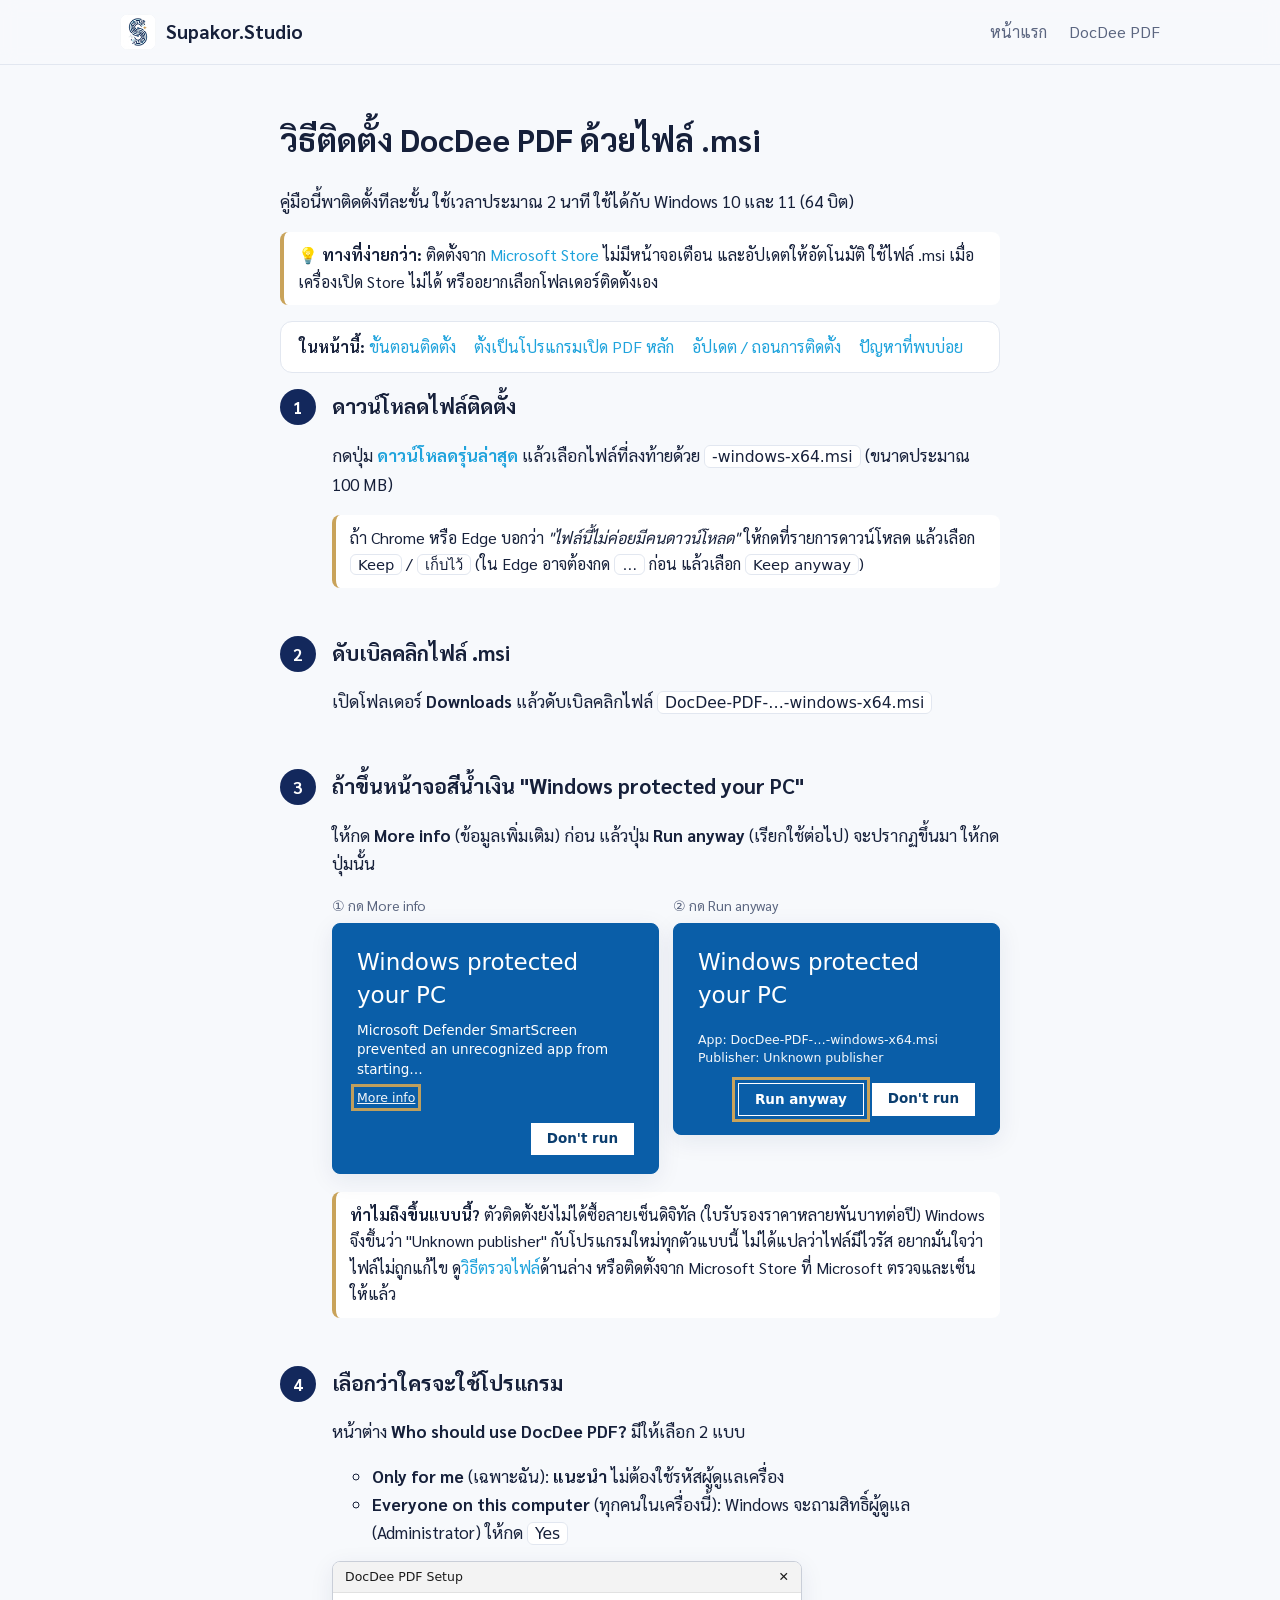
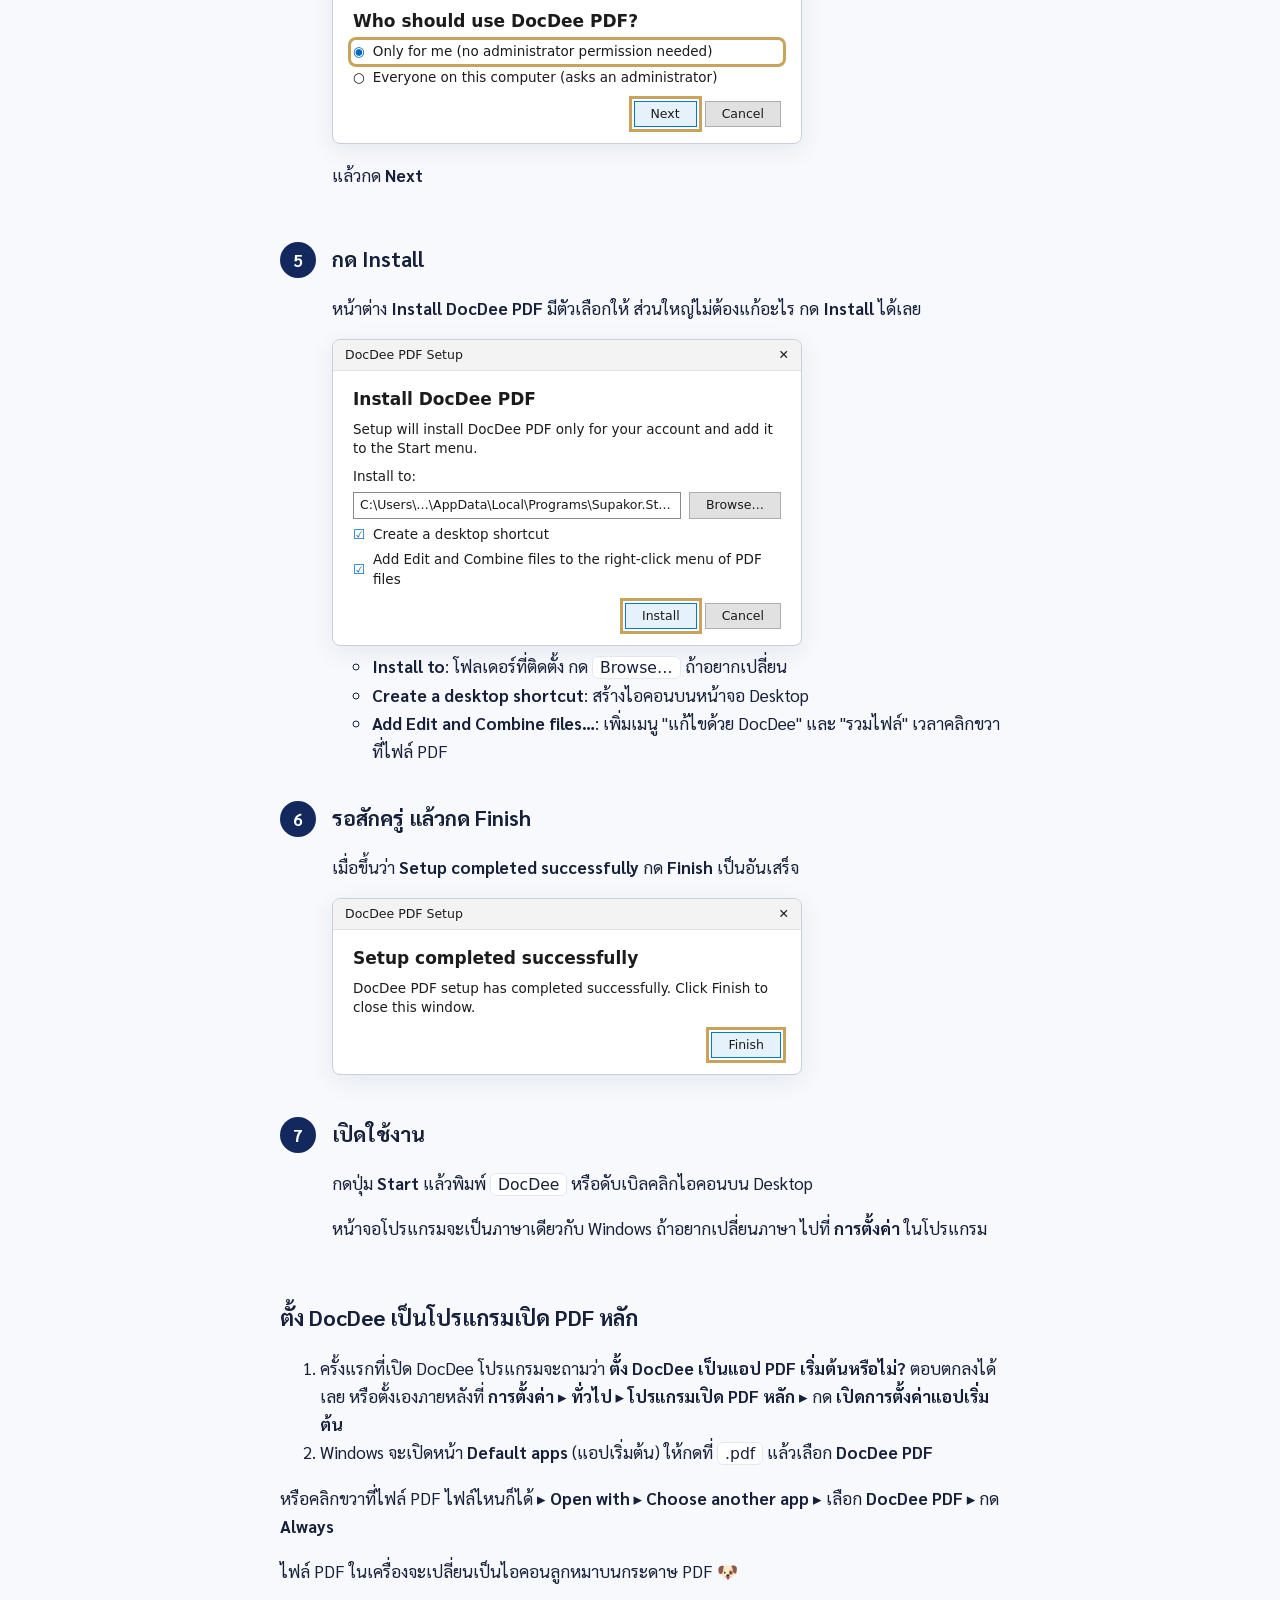
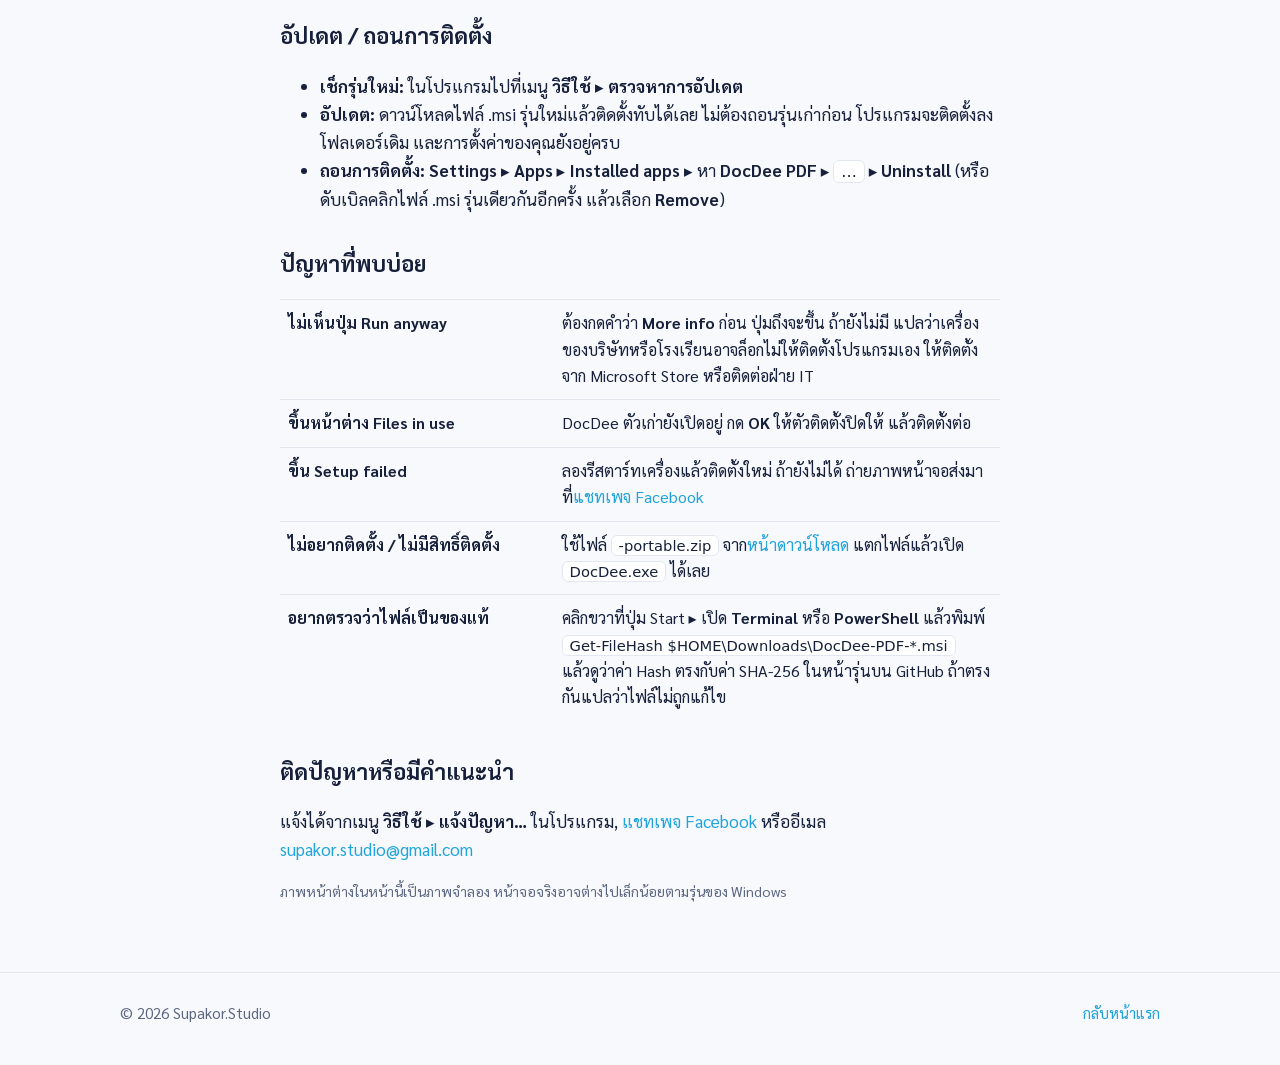
==== install-docdee.html @ 180c75fc "DocDee PDF: step-by-step .msi install guide Co-Authored-By: Claude Opus 5.5 <noreply@anthropic.com>" ====
<!doctype html>
<html lang="th">
<head>
  <meta charset="utf-8">
  <meta name="viewport" content="width=device-width, initial-scale=1">
  <title>วิธีติดตั้ง DocDee PDF (.msi) — Supakor.Studio</title>
  <meta name="description" content="คู่มือติดตั้ง DocDee PDF ด้วยไฟล์ .msi ทีละขั้นตอน พร้อมวิธีผ่านหน้าจอ Windows protected your PC">
  <link rel="icon" type="image/png" href="favicon.png">
  <link rel="stylesheet" href="assets/style.css">
  <style>
    .steps { counter-reset: step; list-style: none; padding: 0; margin: 0; }
    .steps > li { counter-increment: step; position: relative; padding: 0 0 8px 52px; margin: 0 0 28px; }
    .steps > li::before {
      content: counter(step); position: absolute; left: 0; top: 0;
      width: 36px; height: 36px; border-radius: 50%;
      background: var(--navy); color: #fff; font-weight: 700;
      display: grid; place-items: center;
    }
    @media (prefers-color-scheme: dark) { .steps > li::before { background: var(--sky); color: #06152e; } }
    .steps h2 { margin: 2px 0 8px; font-size: 21px; }
    .tip { border-left: 4px solid var(--gold); background: var(--card); border-radius: 8px; padding: 10px 14px; margin: 12px 0; font-size: 16px; }
    .toc { background: var(--card); border: 1px solid var(--border); border-radius: 12px; padding: 12px 18px; font-size: 16px; }
    .toc a { margin-right: 14px; white-space: nowrap; }
    kbd, .ui { font-family: "Segoe UI", system-ui, sans-serif; font-size: 0.92em; background: var(--card); border: 1px solid var(--border); border-radius: 6px; padding: 1px 7px; white-space: nowrap; }

    /* Drawings of the Windows screens (not screenshots). Always light, like Windows dialogs. */
    .win { max-width: 470px; margin: 14px 0 6px; border-radius: 8px; overflow: hidden; box-shadow: var(--shadow); border: 1px solid #c9ced8;
      font-family: "Segoe UI", system-ui, sans-serif; font-size: 13.5px; line-height: 1.45; color: #1b1b1b; background: #fff; }
    .win .bar { background: #f3f3f3; border-bottom: 1px solid #e1e1e1; padding: 6px 12px; font-size: 12.5px; display: flex; justify-content: space-between; }
    .win .body { padding: 16px 20px; }
    .win .title { font-size: 17px; font-weight: 600; margin-bottom: 8px; }
    .win .row { display: flex; gap: 8px; align-items: center; margin: 6px 0; }
    .win .field { flex: 1; border: 1px solid #8a8a8a; padding: 3px 6px; font-size: 12.5px; background: #fff; overflow: hidden; white-space: nowrap; text-overflow: ellipsis; }
    .win .btn-w { border: 1px solid #adadad; background: #e1e1e1; padding: 3px 16px; font-size: 12.5px; }
    .win .btn-w.go { outline: 3px solid var(--gold); outline-offset: 2px; background: #e5f1fb; border-color: #0078d4; }
    .win .foot { display: flex; justify-content: flex-end; gap: 8px; margin-top: 14px; }
    .win .chk::before { content: "☑ "; color: #0067c0; }
    .win .radio::before { content: "○ "; }
    .win .radio.on::before { content: "◉ "; color: #0067c0; }
    .win .hl { outline: 3px solid var(--gold); outline-offset: 2px; border-radius: 3px; }
    .smart { background: #0a5ea8; color: #fff; border-color: #0a5ea8; }
    .smart .body { padding: 22px 24px 18px; min-height: 210px; display: flex; flex-direction: column; }
    .smart .title { font-size: 23px; font-weight: 400; }
    .smart .link { text-decoration: underline; }
    .smart .meta { font-size: 12.5px; opacity: 0.95; margin-top: 10px; }
    .smart .foot { margin-top: auto; padding-top: 16px; }
    .smart .btn-s { background: #fff; color: #0a3d6e; padding: 6px 16px; font-weight: 600; }
    .smart .btn-s.ghost { background: transparent; color: #fff; border: 1px solid #fff; }
    .smart .go { outline: 3px solid var(--gold); outline-offset: 3px; }
    .cap { font-size: 14px; color: var(--muted); margin: 0 0 4px; }
    .pair { display: grid; grid-template-columns: 1fr 1fr; gap: 14px; }
    .pair .win { margin: 6px 0; }
    @media (max-width: 720px) { .pair { grid-template-columns: 1fr; } .steps > li { padding-left: 46px; } }
    table.faq { border-collapse: collapse; width: 100%; font-size: 16px; }
    table.faq td { border-top: 1px solid var(--border); padding: 10px 8px; vertical-align: top; }
    table.faq td:first-child { font-weight: 700; width: 38%; }
  </style>
</head>
<body>
  <header class="site">
    <div class="wrap">
      <a class="brand" href="./"><img src="assets/mark.png" alt="">Supakor.Studio</a>
      <nav class="top"><a href="./">หน้าแรก</a><a href="./#docdee">DocDee PDF</a></nav>
    </div>
  </header>
  <main class="page">
    <h1>วิธีติดตั้ง DocDee PDF ด้วยไฟล์ .msi</h1>
    <p>คู่มือนี้พาติดตั้งทีละขั้น ใช้เวลาประมาณ 2 นาที ใช้ได้กับ Windows 10 และ 11 (64 บิต)</p>

    <p class="tip">💡 <strong>ทางที่ง่ายกว่า:</strong> ติดตั้งจาก <a href="https://apps.microsoft.com/detail/9PFD7L0LW5V7">Microsoft Store</a>
      ไม่มีหน้าจอเตือน และอัปเดตให้อัตโนมัติ ใช้ไฟล์ .msi เมื่อเครื่องเปิด Store ไม่ได้ หรืออยากเลือกโฟลเดอร์ติดตั้งเอง</p>

    <p class="toc"><strong>ในหน้านี้:</strong>
      <a href="#steps">ขั้นตอนติดตั้ง</a>
      <a href="#default">ตั้งเป็นโปรแกรมเปิด PDF หลัก</a>
      <a href="#update">อัปเดต / ถอนการติดตั้ง</a>
      <a href="#faq">ปัญหาที่พบบ่อย</a></p>

    <ol class="steps" id="steps">
      <li>
        <h2>ดาวน์โหลดไฟล์ติดตั้ง</h2>
        <p>กดปุ่ม <a href="https://github.com/supakor-studio/DocDee-releases/releases/latest"><strong>ดาวน์โหลดรุ่นล่าสุด</strong></a>
          แล้วเลือกไฟล์ที่ลงท้ายด้วย <span class="ui">-windows-x64.msi</span> (ขนาดประมาณ 100 MB)</p>
        <p class="tip">ถ้า Chrome หรือ Edge บอกว่า <em>"ไฟล์นี้ไม่ค่อยมีคนดาวน์โหลด"</em> ให้กดที่รายการดาวน์โหลด แล้วเลือก <span class="ui">Keep</span> / <span class="ui">เก็บไว้</span>
          (ใน Edge อาจต้องกด <span class="ui">…</span> ก่อน แล้วเลือก <span class="ui">Keep anyway</span>)</p>
      </li>

      <li>
        <h2>ดับเบิลคลิกไฟล์ .msi</h2>
        <p>เปิดโฟลเดอร์ <strong>Downloads</strong> แล้วดับเบิลคลิกไฟล์ <span class="ui">DocDee-PDF-…-windows-x64.msi</span></p>
      </li>

      <li>
        <h2>ถ้าขึ้นหน้าจอสีน้ำเงิน "Windows protected your PC"</h2>
        <p>ให้กด <strong>More info</strong> (ข้อมูลเพิ่มเติม) ก่อน แล้วปุ่ม <strong>Run anyway</strong> (เรียกใช้ต่อไป) จะปรากฏขึ้นมา ให้กดปุ่มนั้น</p>
        <div class="pair">
          <div>
            <p class="cap">① กด More info</p>
            <div class="win smart" role="img" aria-label="หน้าจอ Windows protected your PC ที่มีลิงก์ More info">
              <div class="body">
                <div class="title">Windows protected your PC</div>
                <div>Microsoft Defender SmartScreen prevented an unrecognized app from starting…</div>
                <div class="meta"><span class="link go">More info</span></div>
                <div class="foot"><span class="btn-s">Don't run</span></div>
              </div>
            </div>
          </div>
          <div>
            <p class="cap">② กด Run anyway</p>
            <div class="win smart" role="img" aria-label="หน้าจอเดียวกันหลังกด More info มีปุ่ม Run anyway">
              <div class="body">
                <div class="title">Windows protected your PC</div>
                <div class="meta">App: DocDee-PDF-…-windows-x64.msi<br>Publisher: Unknown publisher</div>
                <div class="foot"><span class="btn-s ghost go">Run anyway</span><span class="btn-s">Don't run</span></div>
              </div>
            </div>
          </div>
        </div>
        <p class="tip"><strong>ทำไมถึงขึ้นแบบนี้?</strong> ตัวติดตั้งยังไม่ได้ซื้อลายเซ็นดิจิทัล (ใบรับรองราคาหลายพันบาทต่อปี)
          Windows จึงขึ้นว่า "Unknown publisher" กับโปรแกรมใหม่ทุกตัวแบบนี้ ไม่ได้แปลว่าไฟล์มีไวรัส
          อยากมั่นใจว่าไฟล์ไม่ถูกแก้ไข ดู<a href="#faq-hash">วิธีตรวจไฟล์</a>ด้านล่าง หรือติดตั้งจาก Microsoft Store ที่ Microsoft ตรวจและเซ็นให้แล้ว</p>
      </li>

      <li>
        <h2>เลือกว่าใครจะใช้โปรแกรม</h2>
        <p>หน้าต่าง <strong>Who should use DocDee PDF?</strong> มีให้เลือก 2 แบบ</p>
        <ul>
          <li><strong>Only for me</strong> (เฉพาะฉัน): <strong>แนะนำ</strong> ไม่ต้องใช้รหัสผู้ดูแลเครื่อง</li>
          <li><strong>Everyone on this computer</strong> (ทุกคนในเครื่องนี้): Windows จะถามสิทธิ์ผู้ดูแล (Administrator) ให้กด <span class="ui">Yes</span></li>
        </ul>
        <div class="win" role="img" aria-label="หน้าต่างเลือก Only for me หรือ Everyone on this computer">
          <div class="bar"><span>DocDee PDF Setup</span><span>✕</span></div>
          <div class="body">
            <div class="title">Who should use DocDee PDF?</div>
            <div class="row radio on hl">Only for me (no administrator permission needed)</div>
            <div class="row radio">Everyone on this computer (asks an administrator)</div>
            <div class="foot"><span class="btn-w go">Next</span><span class="btn-w">Cancel</span></div>
          </div>
        </div>
        <p>แล้วกด <strong>Next</strong></p>
      </li>

      <li>
        <h2>กด Install</h2>
        <p>หน้าต่าง <strong>Install DocDee PDF</strong> มีตัวเลือกให้ ส่วนใหญ่ไม่ต้องแก้อะไร กด <strong>Install</strong> ได้เลย</p>
        <div class="win" role="img" aria-label="หน้าต่าง Install DocDee PDF มีช่องโฟลเดอร์ ตัวเลือกทางลัด และปุ่ม Install">
          <div class="bar"><span>DocDee PDF Setup</span><span>✕</span></div>
          <div class="body">
            <div class="title">Install DocDee PDF</div>
            <div>Setup will install DocDee PDF only for your account and add it to the Start menu.</div>
            <div style="margin-top:8px">Install to:</div>
            <div class="row"><span class="field">C:\Users\…\AppData\Local\Programs\Supakor.Studio\DocDee PDF\</span><span class="btn-w">Browse…</span></div>
            <div class="row chk">Create a desktop shortcut</div>
            <div class="row chk">Add Edit and Combine files to the right-click menu of PDF files</div>
            <div class="foot"><span class="btn-w go">Install</span><span class="btn-w">Cancel</span></div>
          </div>
        </div>
        <ul>
          <li><strong>Install to</strong>: โฟลเดอร์ที่ติดตั้ง กด <span class="ui">Browse…</span> ถ้าอยากเปลี่ยน</li>
          <li><strong>Create a desktop shortcut</strong>: สร้างไอคอนบนหน้าจอ Desktop</li>
          <li><strong>Add Edit and Combine files…</strong>: เพิ่มเมนู "แก้ไขด้วย DocDee" และ "รวมไฟล์" เวลาคลิกขวาที่ไฟล์ PDF</li>
        </ul>
      </li>

      <li>
        <h2>รอสักครู่ แล้วกด Finish</h2>
        <p>เมื่อขึ้นว่า <strong>Setup completed successfully</strong> กด <strong>Finish</strong> เป็นอันเสร็จ</p>
        <div class="win" role="img" aria-label="หน้าต่าง Setup completed successfully พร้อมปุ่ม Finish">
          <div class="bar"><span>DocDee PDF Setup</span><span>✕</span></div>
          <div class="body">
            <div class="title">Setup completed successfully</div>
            <div>DocDee PDF setup has completed successfully. Click Finish to close this window.</div>
            <div class="foot"><span class="btn-w go">Finish</span></div>
          </div>
        </div>
      </li>

      <li>
        <h2>เปิดใช้งาน</h2>
        <p>กดปุ่ม <strong>Start</strong> แล้วพิมพ์ <span class="ui">DocDee</span> หรือดับเบิลคลิกไอคอนบน Desktop</p>
        <p>หน้าจอโปรแกรมจะเป็นภาษาเดียวกับ Windows ถ้าอยากเปลี่ยนภาษา ไปที่ <strong>การตั้งค่า</strong> ในโปรแกรม</p>
      </li>
    </ol>

    <h2 id="default">ตั้ง DocDee เป็นโปรแกรมเปิด PDF หลัก</h2>
    <ol>
      <li>ครั้งแรกที่เปิด DocDee โปรแกรมจะถามว่า <strong>ตั้ง DocDee เป็นแอป PDF เริ่มต้นหรือไม่?</strong> ตอบตกลงได้เลย
        หรือตั้งเองภายหลังที่ <strong>การตั้งค่า</strong> ▸ <strong>ทั่วไป</strong> ▸ <strong>โปรแกรมเปิด PDF หลัก</strong> ▸ กด <strong>เปิดการตั้งค่าแอปเริ่มต้น</strong></li>
      <li>Windows จะเปิดหน้า <strong>Default apps</strong> (แอปเริ่มต้น) ให้กดที่ <span class="ui">.pdf</span> แล้วเลือก <strong>DocDee PDF</strong></li>
    </ol>
    <p>หรือคลิกขวาที่ไฟล์ PDF ไฟล์ไหนก็ได้ ▸ <strong>Open with</strong> ▸ <strong>Choose another app</strong> ▸ เลือก <strong>DocDee PDF</strong> ▸ กด <strong>Always</strong></p>
    <p>ไฟล์ PDF ในเครื่องจะเปลี่ยนเป็นไอคอนลูกหมาบนกระดาษ PDF 🐶</p>

    <h2 id="update">อัปเดต / ถอนการติดตั้ง</h2>
    <ul>
      <li><strong>เช็กรุ่นใหม่:</strong> ในโปรแกรมไปที่เมนู <strong>วิธีใช้ ▸ ตรวจหาการอัปเดต</strong></li>
      <li><strong>อัปเดต:</strong> ดาวน์โหลดไฟล์ .msi รุ่นใหม่แล้วติดตั้งทับได้เลย ไม่ต้องถอนรุ่นเก่าก่อน โปรแกรมจะติดตั้งลงโฟลเดอร์เดิม และการตั้งค่าของคุณยังอยู่ครบ</li>
      <li><strong>ถอนการติดตั้ง:</strong> <strong>Settings</strong> ▸ <strong>Apps</strong> ▸ <strong>Installed apps</strong> ▸ หา <strong>DocDee PDF</strong> ▸ <span class="ui">…</span> ▸ <strong>Uninstall</strong>
        (หรือดับเบิลคลิกไฟล์ .msi รุ่นเดียวกันอีกครั้ง แล้วเลือก <strong>Remove</strong>)</li>
    </ul>

    <h2 id="faq">ปัญหาที่พบบ่อย</h2>
    <table class="faq">
      <tr><td>ไม่เห็นปุ่ม Run anyway</td>
        <td>ต้องกดคำว่า <strong>More info</strong> ก่อน ปุ่มถึงจะขึ้น ถ้ายังไม่มี แปลว่าเครื่องของบริษัทหรือโรงเรียนอาจล็อกไม่ให้ติดตั้งโปรแกรมเอง ให้ติดตั้งจาก Microsoft Store หรือติดต่อฝ่าย IT</td></tr>
      <tr><td>ขึ้นหน้าต่าง Files in use</td>
        <td>DocDee ตัวเก่ายังเปิดอยู่ กด <strong>OK</strong> ให้ตัวติดตั้งปิดให้ แล้วติดตั้งต่อ</td></tr>
      <tr><td>ขึ้น Setup failed</td>
        <td>ลองรีสตาร์ทเครื่องแล้วติดตั้งใหม่ ถ้ายังไม่ได้ ถ่ายภาพหน้าจอส่งมาที่<a href="https://m.me/Supakor.Studio">แชทเพจ Facebook</a></td></tr>
      <tr><td>ไม่อยากติดตั้ง / ไม่มีสิทธิ์ติดตั้ง</td>
        <td>ใช้ไฟล์ <span class="ui">-portable.zip</span> จาก<a href="https://github.com/supakor-studio/DocDee-releases/releases/latest">หน้าดาวน์โหลด</a> แตกไฟล์แล้วเปิด <span class="ui">DocDee.exe</span> ได้เลย</td></tr>
      <tr id="faq-hash"><td>อยากตรวจว่าไฟล์เป็นของแท้</td>
        <td>คลิกขวาที่ปุ่ม Start ▸ เปิด <strong>Terminal</strong> หรือ <strong>PowerShell</strong> แล้วพิมพ์<br>
          <kbd>Get-FileHash $HOME\Downloads\DocDee-PDF-*.msi</kbd><br>
          แล้วดูว่าค่า Hash ตรงกับค่า SHA-256 ในหน้ารุ่นบน GitHub ถ้าตรงกันแปลว่าไฟล์ไม่ถูกแก้ไข</td></tr>
    </table>

    <h2>ติดปัญหาหรือมีคำแนะนำ</h2>
    <p>แจ้งได้จากเมนู <strong>วิธีใช้ ▸ แจ้งปัญหา…</strong> ในโปรแกรม, <a href="https://m.me/Supakor.Studio">แชทเพจ Facebook</a> หรืออีเมล <a href="mailto:supakor.studio@gmail.com">supakor.studio@gmail.com</a></p>
    <p class="cap">ภาพหน้าต่างในหน้านี้เป็นภาพจำลอง หน้าจอจริงอาจต่างไปเล็กน้อยตามรุ่นของ Windows</p>
  </main>
  <footer class="site"><div class="wrap"><span>© 2026 Supakor.Studio</span><a href="./">กลับหน้าแรก</a></div></footer>
</body>
</html>
---- assets/style.css ----
/* Supakor.Studio — colours from the logo: navy, sky blue and gold. */
@font-face { font-family: "Sarabun"; src: url("fonts/Sarabun-Regular.ttf") format("truetype"); font-weight: 400; font-display: swap; }
@font-face { font-family: "Sarabun"; src: url("fonts/Sarabun-Bold.ttf") format("truetype"); font-weight: 700; font-display: swap; }

:root {
  --navy: #13285c;
  --sky: #1fa3dc;
  --gold: #c9a35a;
  --bg: #f7f9fc;
  --card: #ffffff;
  --text: #16203a;
  --muted: #5b6680;
  --border: #e2e7f0;
  --shadow: 0 6px 24px rgba(19, 40, 92, 0.08);
  color-scheme: light dark;
}
@media (prefers-color-scheme: dark) {
  :root {
    --bg: #0d1424;
    --card: #152038;
    --text: #e8edf7;
    --muted: #9aa6c0;
    --border: #24314f;
    --shadow: 0 6px 24px rgba(0, 0, 0, 0.35);
  }
}

* { box-sizing: border-box; }
html { scroll-behavior: smooth; }
body {
  margin: 0;
  background: var(--bg);
  color: var(--text);
  font-family: "Sarabun", "Leelawadee UI", "Noto Sans Thai", system-ui, sans-serif;
  font-size: 17px;
  line-height: 1.65;
}
a { color: var(--sky); text-decoration: none; }
a:hover { text-decoration: underline; }
img { max-width: 100%; height: auto; }
.wrap { max-width: 1080px; margin: 0 auto; padding: 0 20px; }

/* Header */
header.site {
  position: sticky; top: 0; z-index: 10;
  background: color-mix(in srgb, var(--bg) 88%, transparent);
  backdrop-filter: blur(8px);
  border-bottom: 1px solid var(--border);
}
header.site .wrap { display: flex; align-items: center; justify-content: space-between; height: 64px; gap: 16px; }
.brand { display: flex; align-items: center; gap: 10px; color: var(--text); font-weight: 700; font-size: 19px; }
.brand:hover { text-decoration: none; }
.brand img { width: 36px; height: 36px; border-radius: 8px; }
nav.top { display: flex; gap: 22px; font-size: 16px; }
nav.top a { color: var(--muted); }
nav.top a:hover { color: var(--text); text-decoration: none; }

/* Hero */
.hero { padding: 72px 0 56px; text-align: center; }
.hero .logo { width: min(420px, 80%); margin: 0 auto 18px; display: block; border-radius: 18px; background: #fff; padding: 10px 18px; }
.hero h1 { font-size: clamp(30px, 5vw, 46px); line-height: 1.25; margin: 10px 0 8px; }
.hero p.lead { color: var(--muted); font-size: 19px; margin: 0 auto 26px; max-width: 640px; }
.tags { display: inline-flex; gap: 10px; flex-wrap: wrap; justify-content: center; margin-bottom: 26px; }
.tag { border: 1px solid var(--border); background: var(--card); border-radius: 999px; padding: 4px 14px; font-size: 15px; color: var(--muted); }
.btns { display: flex; gap: 12px; justify-content: center; flex-wrap: wrap; }
.btn { display: inline-block; padding: 11px 22px; border-radius: 12px; font-weight: 700; border: 1px solid transparent; }
.btn:hover { text-decoration: none; filter: brightness(1.06); }
.btn.primary { background: var(--navy); color: #fff; }
.btn.ghost { border-color: var(--border); background: var(--card); color: var(--text); }
@media (prefers-color-scheme: dark) { .btn.primary { background: var(--sky); color: #06152e; } }

/* Sections */
section { padding: 56px 0; }
section h2 { font-size: 30px; margin: 0 0 6px; }
section p.sub { color: var(--muted); margin: 0 0 28px; }
.grid { display: grid; grid-template-columns: repeat(auto-fit, minmax(240px, 1fr)); gap: 18px; }
.card {
  background: var(--card); border: 1px solid var(--border); border-radius: 16px;
  padding: 22px; box-shadow: var(--shadow); display: flex; flex-direction: column; gap: 8px;
}
.card .icon { width: 52px; height: 52px; border-radius: 12px; display: grid; place-items: center; font-size: 28px; background: color-mix(in srgb, var(--sky) 14%, transparent); }
.card .icon img { width: 52px; height: 52px; border-radius: 12px; }
.card h3 { margin: 6px 0 0; font-size: 21px; }
.card p { margin: 0; color: var(--muted); flex: 1; }
.card .more { font-weight: 700; margin-top: 6px; }
.badge { align-self: flex-start; font-size: 13px; padding: 2px 10px; border-radius: 999px; background: color-mix(in srgb, var(--gold) 22%, transparent); color: var(--text); }

/* DocDee */
.product { display: grid; grid-template-columns: 220px 1fr; gap: 36px; align-items: start; }
.product .appicon { width: 220px; border-radius: 40px; box-shadow: var(--shadow); }
.features { list-style: none; padding: 0; margin: 18px 0; display: grid; grid-template-columns: repeat(auto-fit, minmax(260px, 1fr)); gap: 10px 22px; }
.features li { padding-left: 30px; position: relative; }
.features li::before { content: "✓"; position: absolute; left: 0; top: 0; color: var(--sky); font-weight: 700; }
.note { background: var(--card); border: 1px dashed var(--border); border-radius: 12px; padding: 14px 18px; color: var(--muted); }
@media (max-width: 720px) {
  .product { grid-template-columns: 1fr; }
  .product .appicon { width: 140px; border-radius: 28px; }
  nav.top { gap: 14px; font-size: 15px; }
}
@media (max-width: 520px) { nav.top a.optional { display: none; } }

/* Footer */
footer.site { border-top: 1px solid var(--border); padding: 28px 0 40px; color: var(--muted); font-size: 15px; }
footer.site .wrap { display: flex; justify-content: space-between; flex-wrap: wrap; gap: 12px; }

/* Plain pages (privacy) */
.page { max-width: 760px; margin: 0 auto; padding: 48px 20px 64px; }
.page h1 { font-size: 32px; margin-top: 0; }
.page h2 { font-size: 22px; margin-top: 32px; }

/* ---- 3D hero ---- */
.hero3d { position: relative; overflow: hidden; min-height: min(88vh, 760px); display: grid; place-items: center; padding: 64px 0; }
.hero3d canvas#scene { position: absolute; inset: 0; width: 100%; height: 100%; z-index: 0; }
.hero3d .fallback {
  position: absolute; inset: 0; z-index: 0;
  background:
    radial-gradient(60% 50% at 30% 30%, color-mix(in srgb, var(--sky) 30%, transparent), transparent 70%),
    radial-gradient(50% 40% at 75% 65%, color-mix(in srgb, var(--gold) 26%, transparent), transparent 70%),
    radial-gradient(70% 60% at 50% 100%, color-mix(in srgb, var(--navy) 35%, transparent), transparent 70%);
}
.hero3d .content { position: relative; z-index: 1; text-align: center; padding: 0 20px; pointer-events: none; }
.hero3d .content a, .hero3d .content .btns { pointer-events: auto; }
.glass {
  background: color-mix(in srgb, var(--card) 55%, transparent);
  border: 1px solid color-mix(in srgb, var(--border) 70%, transparent);
  backdrop-filter: blur(14px) saturate(140%);
  -webkit-backdrop-filter: blur(14px) saturate(140%);
  border-radius: 24px;
  padding: 34px 30px 30px;
  max-width: 720px;
  margin: 0 auto;
  box-shadow: var(--shadow);
}
.hero3d h1 { font-size: clamp(32px, 5.4vw, 52px); line-height: 1.2; margin: 6px 0 10px; }
.hero3d h1 .grad { background: linear-gradient(90deg, var(--sky), var(--gold)); -webkit-background-clip: text; background-clip: text; color: transparent; }
.hero3d p.lead { color: var(--muted); font-size: 19px; margin: 0 auto 22px; max-width: 600px; }
.hero3d .logo { width: min(320px, 70%); margin: 0 auto 8px; display: block; border-radius: 16px; background: #fff; padding: 8px 14px; }
.scroll-hint { position: absolute; bottom: 18px; left: 50%; transform: translateX(-50%); z-index: 1; color: var(--muted); font-size: 14px; animation: bob 2.2s ease-in-out infinite; }
@keyframes bob { 50% { transform: translate(-50%, 6px); } }

/* ---- 3D tilt cards ---- */
.tilt { transform-style: preserve-3d; transition: transform 0.25s ease, box-shadow 0.25s ease; will-change: transform; position: relative; }
.tilt:hover { box-shadow: 0 18px 40px rgba(19, 40, 92, 0.18); }
.tilt .glare {
  position: absolute; inset: 0; border-radius: inherit; pointer-events: none; opacity: 0;
  background: radial-gradient(circle at var(--gx, 50%) var(--gy, 50%), rgba(255, 255, 255, 0.35), transparent 55%);
  transition: opacity 0.25s ease;
}
.tilt:hover .glare { opacity: 1; }
.tilt .lift { transform: translateZ(28px); }

/* ---- reveal on scroll ---- */
.reveal { opacity: 0; transform: translateY(26px); transition: opacity 0.7s ease, transform 0.7s ease; }
.reveal.shown { opacity: 1; transform: none; }

@media (prefers-reduced-motion: reduce) {
  html { scroll-behavior: auto; }
  .reveal { opacity: 1; transform: none; transition: none; }
  .tilt, .tilt:hover { transform: none !important; transition: none; }
  .scroll-hint { animation: none; }
}

/* ---- hero layout: text left, 3D right (desktop); 3D above the card (phones) ---- */
body { overflow-x: hidden; }
.hero3d .content { width: 100%; max-width: 1080px; margin: 0 auto; }
.hero3d .glass { max-width: 100%; }
@media (min-width: 900px) {
  .hero3d .content { display: flex; justify-content: flex-start; text-align: left; }
  .hero3d .glass { max-width: 540px; margin: 0; }
  .hero3d .logo { margin: 0 0 8px; width: 260px; }
  .hero3d .tags, .hero3d .btns { justify-content: flex-start; }
  .hero3d p.lead { margin-left: 0; }
}
@media (max-width: 899px) {
  .hero3d { place-items: end center; padding-top: 300px; min-height: 0; }
  .hero3d .glass { padding: 24px 18px 22px; }
  .scroll-hint { display: none; }
}
@media (max-width: 420px) {
  .brand span.name { display: none; }
  nav.top { gap: 12px; font-size: 14px; }
}

/* ---- orbit of works: label and theme chips ---- */
.hero3d .glass { pointer-events: auto; }
#orbit-label {
  position: absolute; z-index: 2; pointer-events: none;
  transform: translate(14px, -130%); white-space: nowrap;
  padding: 6px 12px; border-radius: 10px; font-size: 15px; font-weight: 700;
  background: color-mix(in srgb, var(--card) 80%, transparent); color: var(--text);
  border: 1px solid var(--border); box-shadow: var(--shadow);
  backdrop-filter: blur(8px); -webkit-backdrop-filter: blur(8px);
  opacity: 0; transition: opacity 0.15s ease;
}
#orbit-label.on { opacity: 1; }
#orbit-label[data-theme="it"] { border-color: #1fa3dc; }
#orbit-label[data-theme="game"] { border-color: #8b5cf6; }
#orbit-label[data-theme="music"] { border-color: #d8a94e; }
.tag.it { border-color: color-mix(in srgb, #1fa3dc 60%, transparent); }
.tag.game { border-color: color-mix(in srgb, #8b5cf6 60%, transparent); }
.tag.music { border-color: color-mix(in srgb, #d8a94e 60%, transparent); }
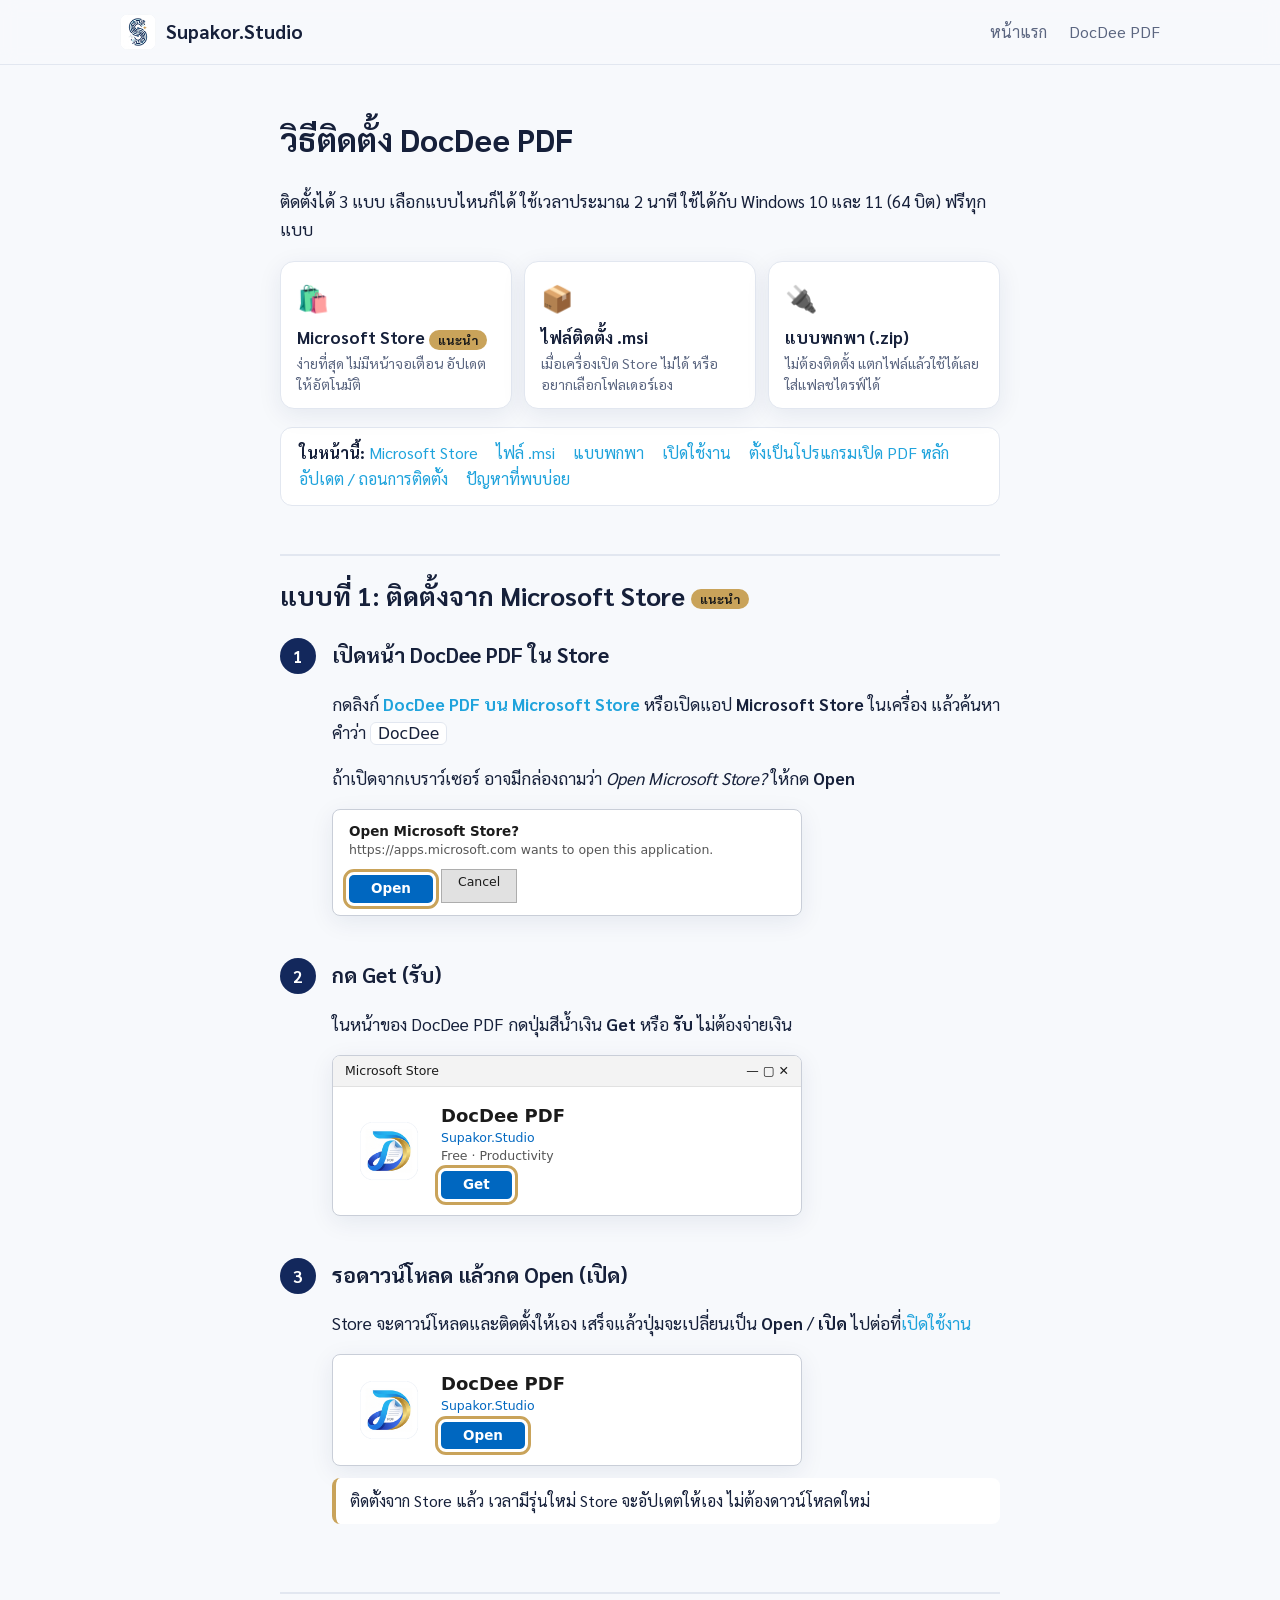
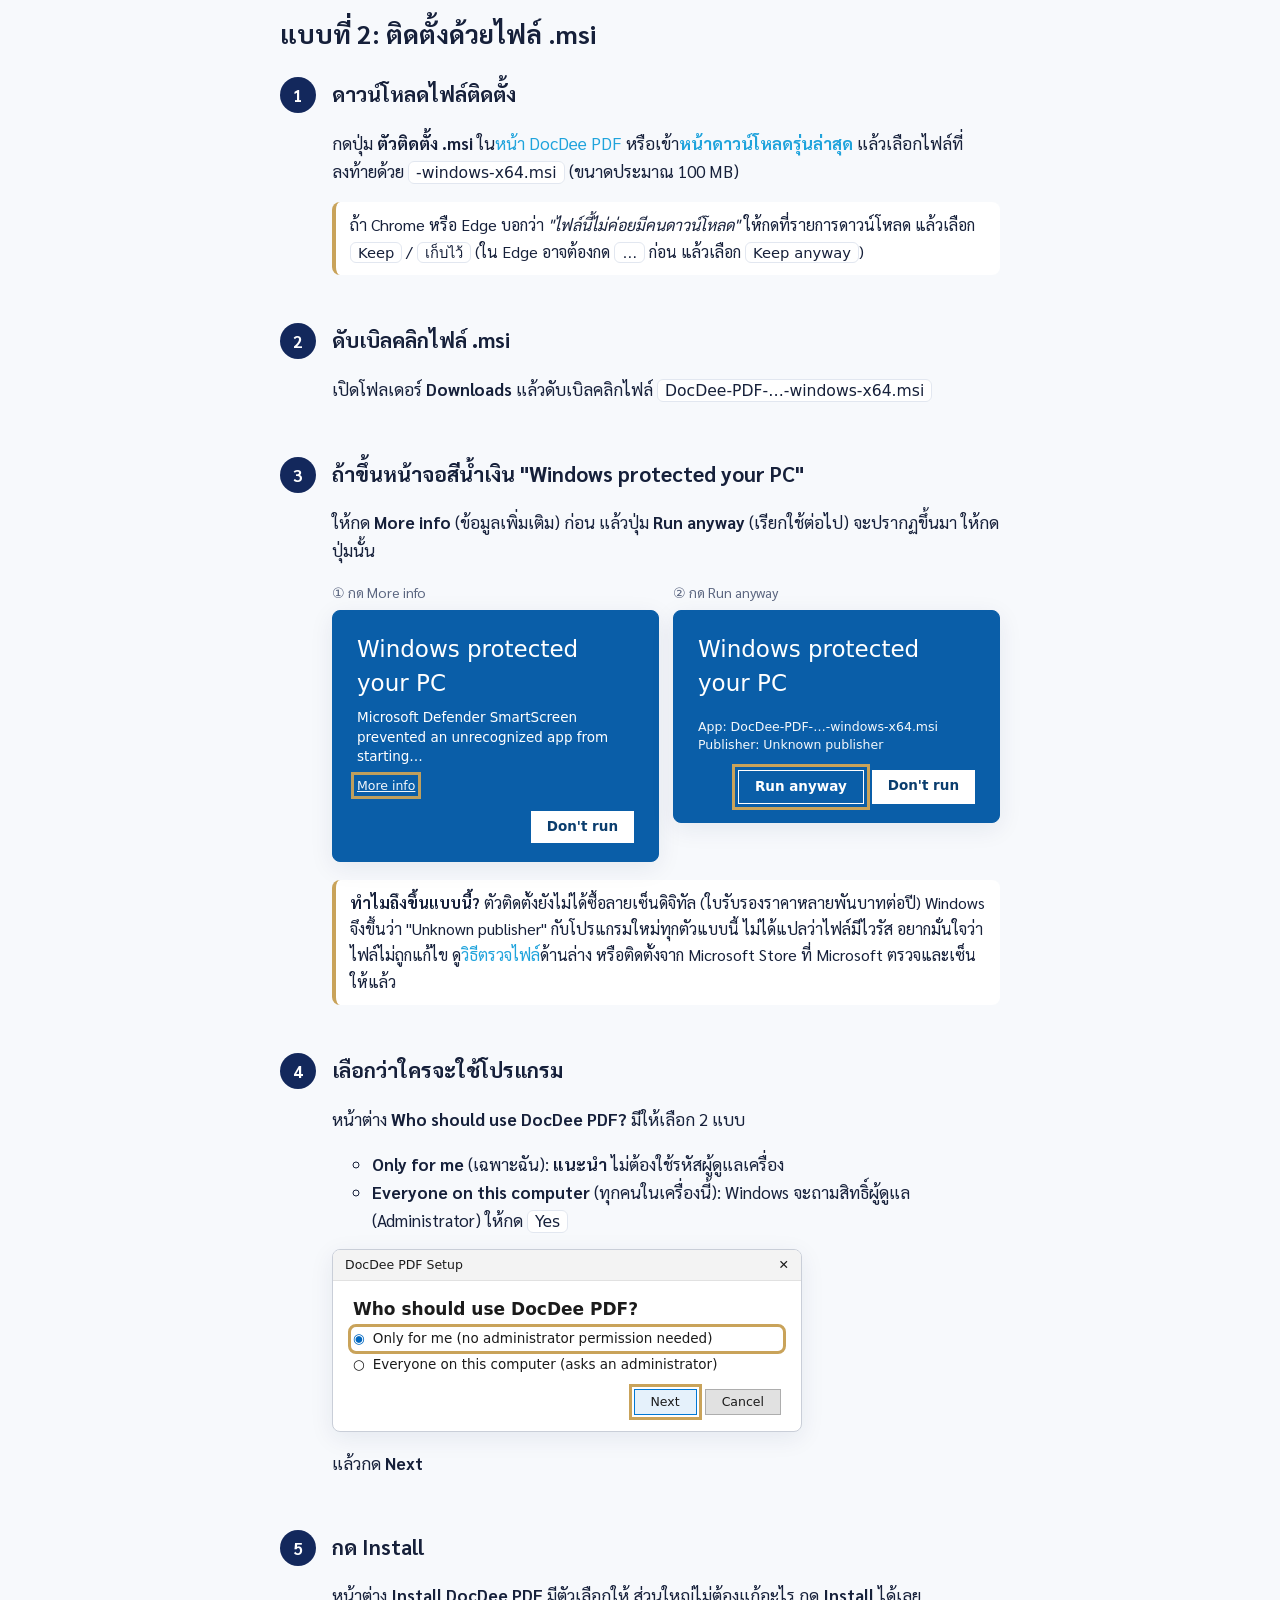
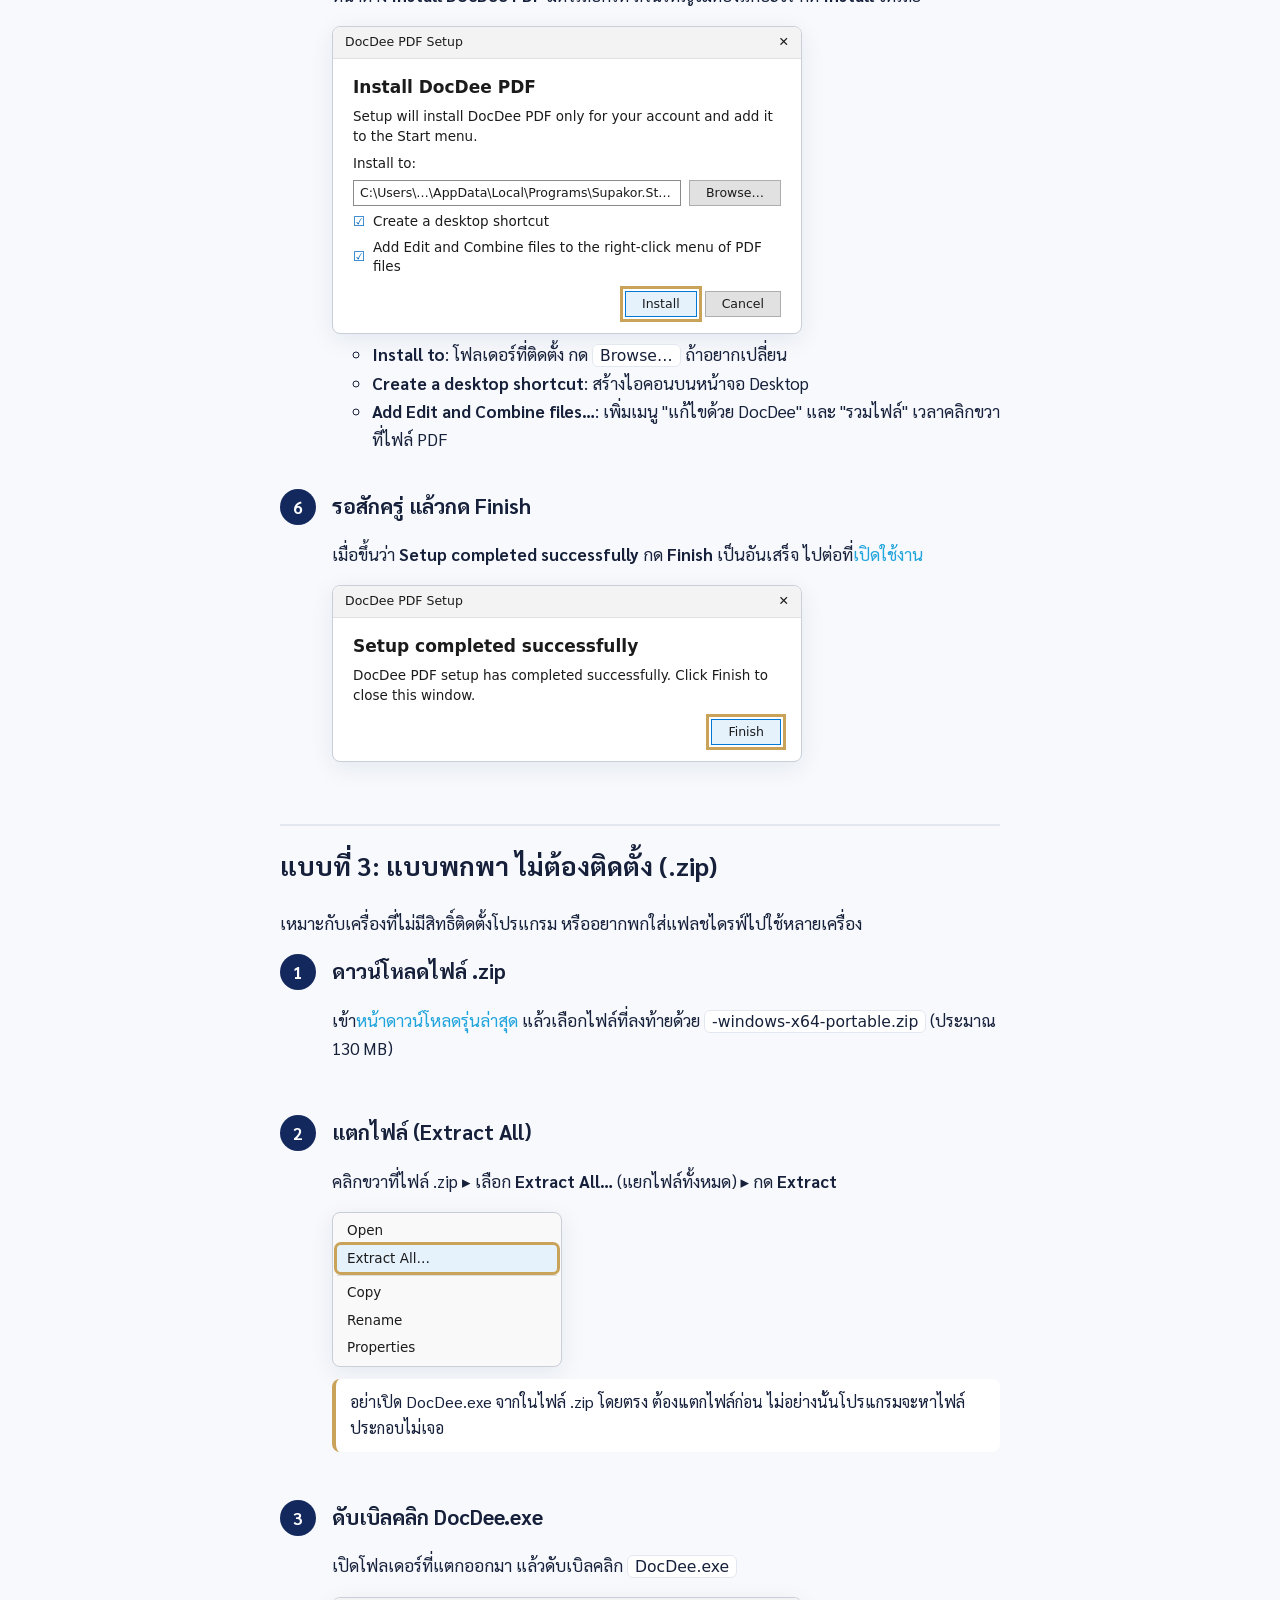
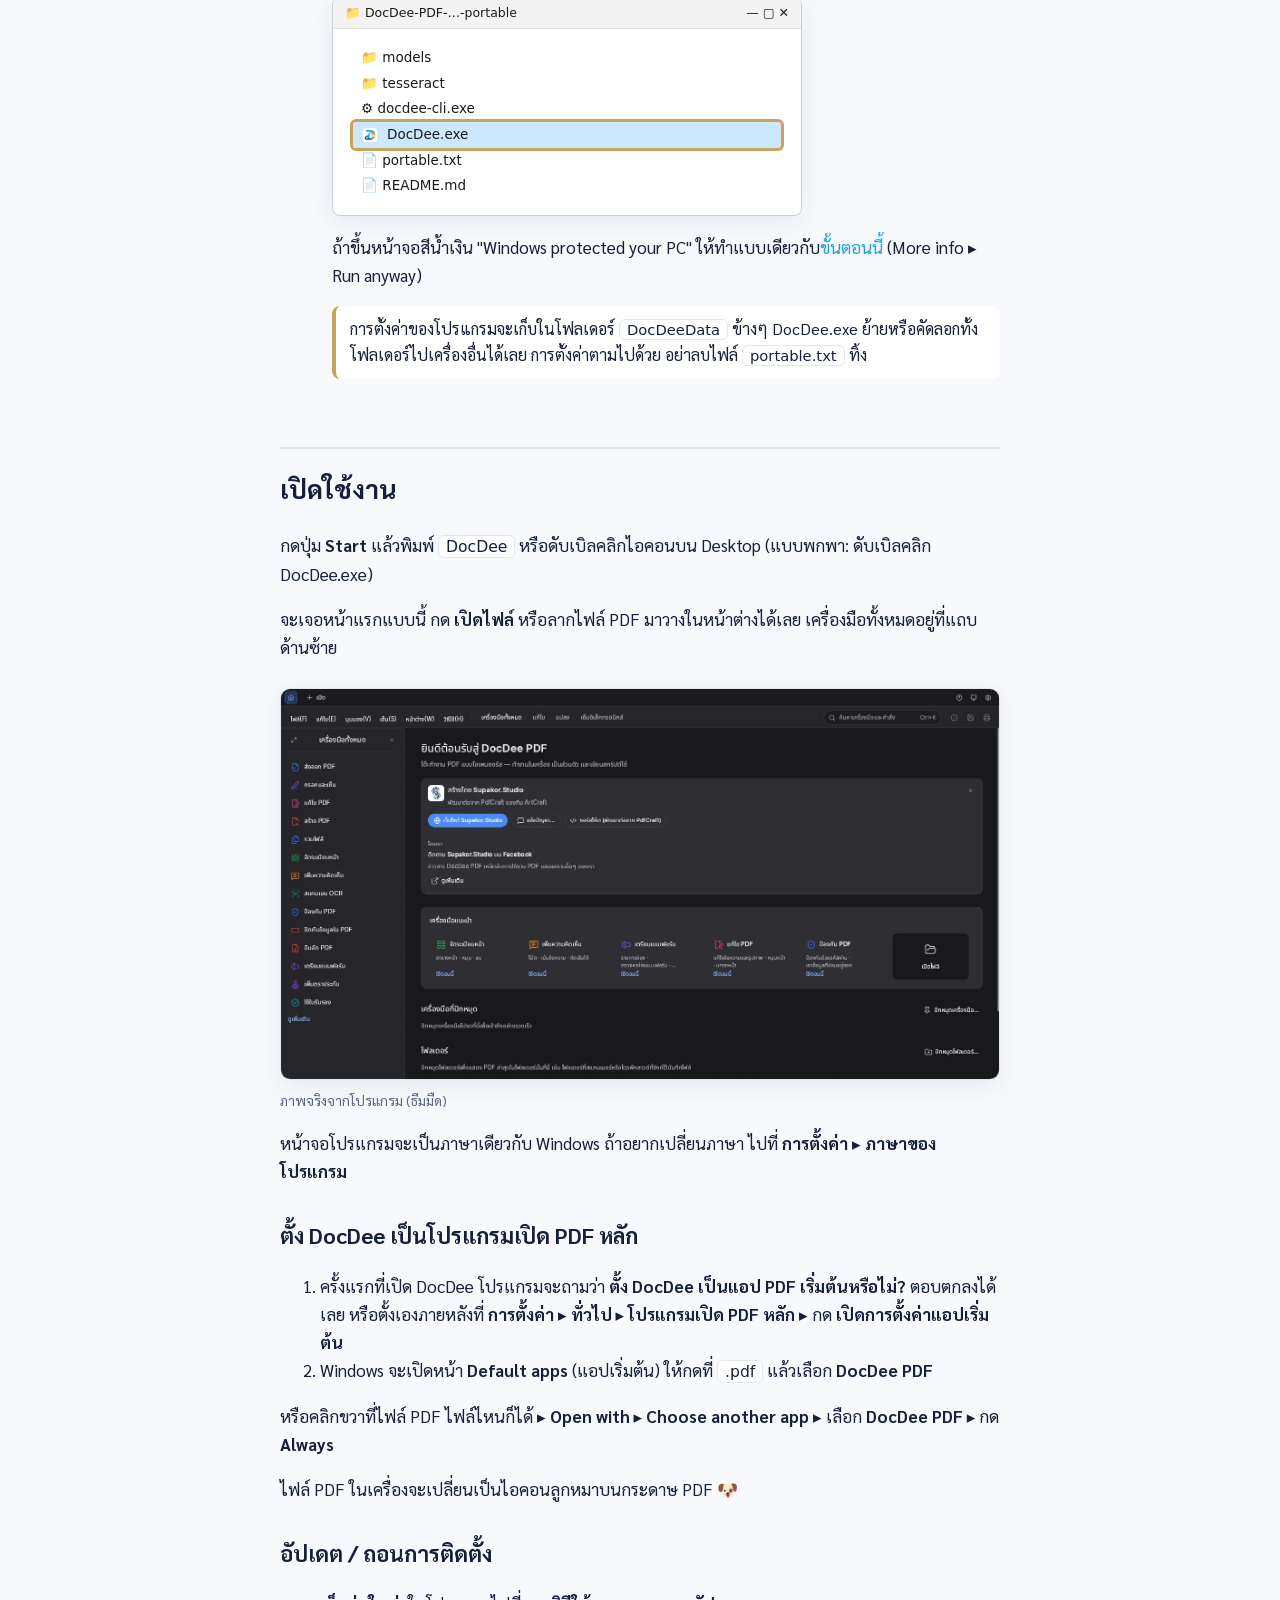
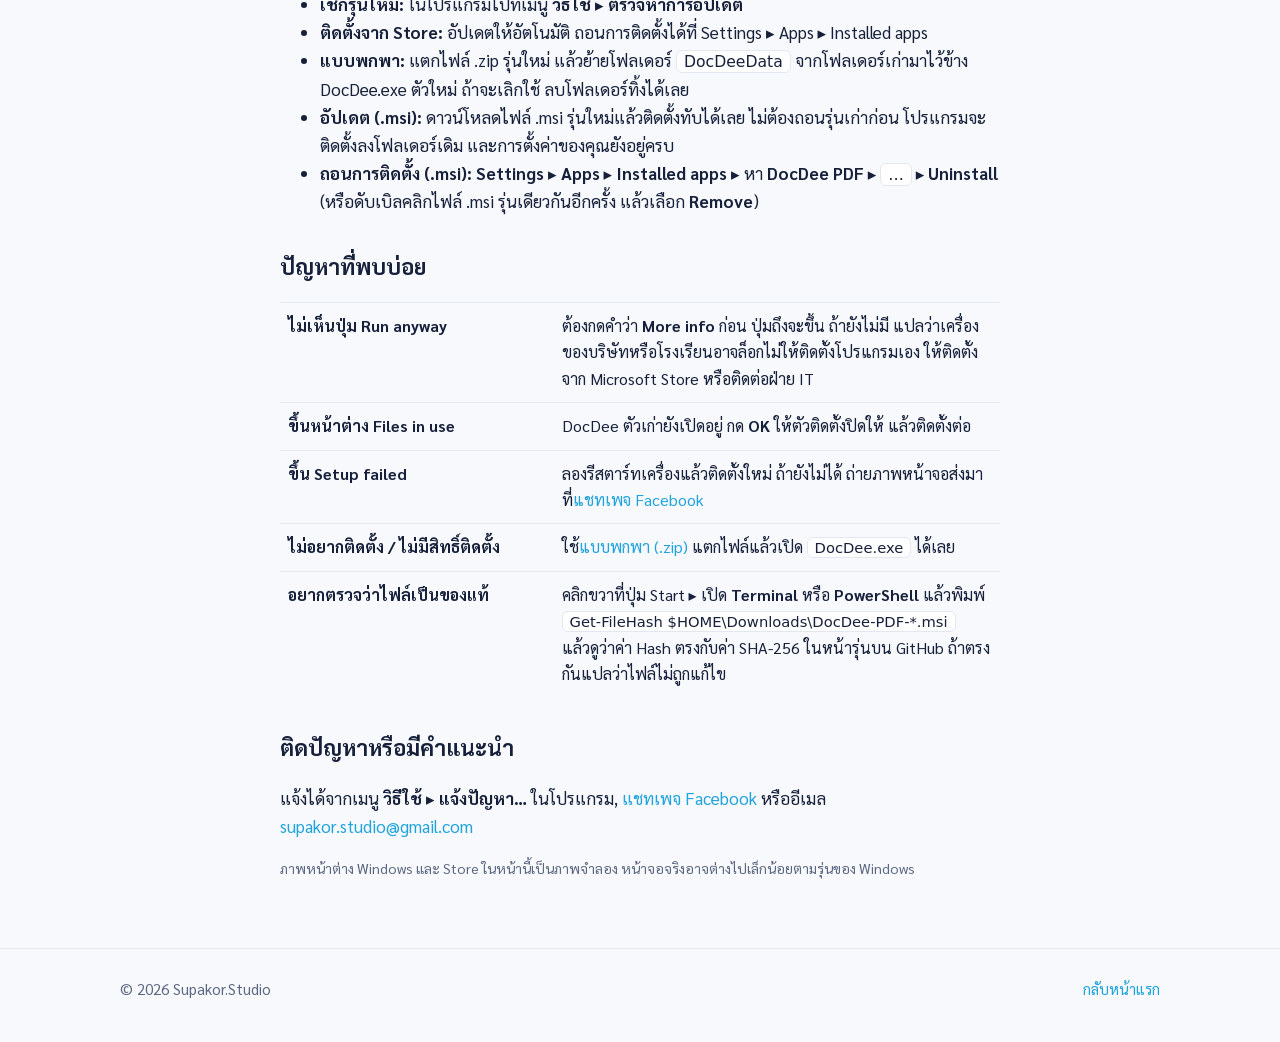
==== commit 55718455: "Install guide: all three ways (Microsoft Store, .msi, portable zip), with drawings and a real screen" ====
--- a/install-docdee.html
+++ b/install-docdee.html
@@ -3,8 +3,8 @@
 <head>
   <meta charset="utf-8">
   <meta name="viewport" content="width=device-width, initial-scale=1">
-  <title>วิธีติดตั้ง DocDee PDF (.msi) — Supakor.Studio</title>
-  <meta name="description" content="คู่มือติดตั้ง DocDee PDF ด้วยไฟล์ .msi ทีละขั้นตอน พร้อมวิธีผ่านหน้าจอ Windows protected your PC">
+  <title>วิธีติดตั้ง DocDee PDF — Supakor.Studio</title>
+  <meta name="description" content="คู่มือติดตั้ง DocDee PDF ทุกแบบ: Microsoft Store, ไฟล์ .msi และแบบพกพา (portable) ทีละขั้นตอนพร้อมภาพประกอบ">
   <link rel="icon" type="image/png" href="favicon.png">
   <link rel="stylesheet" href="assets/style.css">
   <style>
@@ -54,6 +54,33 @@
     table.faq { border-collapse: collapse; width: 100%; font-size: 16px; }
     table.faq td { border-top: 1px solid var(--border); padding: 10px 8px; vertical-align: top; }
     table.faq td:first-child { font-weight: 700; width: 38%; }
+    /* Method chooser */
+    .methods { display: grid; grid-template-columns: repeat(3, 1fr); gap: 12px; margin: 18px 0; }
+    .methods a { display: block; background: var(--card); border: 1px solid var(--border); border-radius: 14px; padding: 14px 16px; color: var(--text); box-shadow: var(--shadow); }
+    .methods a:hover { text-decoration: none; border-color: var(--sky); }
+    .methods .ic { font-size: 26px; }
+    .methods b { display: block; margin: 4px 0 2px; }
+    .methods small { color: var(--muted); font-size: 14px; line-height: 1.45; display: block; }
+    .rec { display: inline-block; background: var(--gold); color: #1b1b1b; border-radius: 999px; padding: 0 9px; font-size: 12.5px; font-weight: 700; vertical-align: middle; }
+    @media (max-width: 720px) { .methods { grid-template-columns: 1fr; } }
+    h2.method { font-size: 26px; margin-top: 48px; padding-top: 18px; border-top: 2px solid var(--border); }
+    /* Store drawings */
+    .storecard { display: flex; gap: 16px; align-items: center; }
+    .storecard img { width: 72px; height: 72px; border-radius: 12px; }
+    .storecard .nm { font-size: 18px; font-weight: 600; }
+    .storecard .pub { color: #0067c0; font-size: 12.5px; }
+    .btn-store { display: inline-block; background: #0067c0; color: #fff; border-radius: 5px; padding: 4px 22px; font-weight: 600; margin-top: 6px; }
+    .btn-store.go { outline: 3px solid var(--gold); outline-offset: 3px; }
+    .askbar { padding: 12px 16px; }
+    .askbar .foot { justify-content: flex-start; margin-top: 10px; }
+    /* Explorer drawings */
+    .menu { max-width: 230px; background: #f9f9f9; padding: 4px; }
+    .menu div { padding: 4px 10px; border-radius: 4px; }
+    .menu .on { background: #e5f1fb; outline: 3px solid var(--gold); }
+    .menu hr { border: 0; border-top: 1px solid #ddd; margin: 3px 0; }
+    .files div { padding: 3px 8px; display: flex; gap: 8px; align-items: center; }
+    .files .on { background: #cce8ff; outline: 3px solid var(--gold); border-radius: 3px; }
+    .shot { border-radius: 10px; border: 1px solid var(--border); box-shadow: var(--shadow); margin: 10px 0 2px; }
   </style>
 </head>
 <body>
@@ -64,22 +91,78 @@
     </div>
   </header>
   <main class="page">
-    <h1>วิธีติดตั้ง DocDee PDF ด้วยไฟล์ .msi</h1>
-    <p>คู่มือนี้พาติดตั้งทีละขั้น ใช้เวลาประมาณ 2 นาที ใช้ได้กับ Windows 10 และ 11 (64 บิต)</p>
-
-    <p class="tip">💡 <strong>ทางที่ง่ายกว่า:</strong> ติดตั้งจาก <a href="https://apps.microsoft.com/detail/9PFD7L0LW5V7">Microsoft Store</a>
-      ไม่มีหน้าจอเตือน และอัปเดตให้อัตโนมัติ ใช้ไฟล์ .msi เมื่อเครื่องเปิด Store ไม่ได้ หรืออยากเลือกโฟลเดอร์ติดตั้งเอง</p>
+    <h1>วิธีติดตั้ง DocDee PDF</h1>
+    <p>ติดตั้งได้ 3 แบบ เลือกแบบไหนก็ได้ ใช้เวลาประมาณ 2 นาที ใช้ได้กับ Windows 10 และ 11 (64 บิต) ฟรีทุกแบบ</p>
+
+    <div class="methods">
+      <a href="#store"><span class="ic">🛍️</span><b>Microsoft Store <span class="rec">แนะนำ</span></b>
+        <small>ง่ายที่สุด ไม่มีหน้าจอเตือน อัปเดตให้อัตโนมัติ</small></a>
+      <a href="#msi"><span class="ic">📦</span><b>ไฟล์ติดตั้ง .msi</b>
+        <small>เมื่อเครื่องเปิด Store ไม่ได้ หรืออยากเลือกโฟลเดอร์เอง</small></a>
+      <a href="#portable"><span class="ic">🔌</span><b>แบบพกพา (.zip)</b>
+        <small>ไม่ต้องติดตั้ง แตกไฟล์แล้วใช้ได้เลย ใส่แฟลชไดรฟ์ได้</small></a>
+    </div>
 
     <p class="toc"><strong>ในหน้านี้:</strong>
-      <a href="#steps">ขั้นตอนติดตั้ง</a>
+      <a href="#store">Microsoft Store</a>
+      <a href="#msi">ไฟล์ .msi</a>
+      <a href="#portable">แบบพกพา</a>
+      <a href="#open">เปิดใช้งาน</a>
       <a href="#default">ตั้งเป็นโปรแกรมเปิด PDF หลัก</a>
       <a href="#update">อัปเดต / ถอนการติดตั้ง</a>
       <a href="#faq">ปัญหาที่พบบ่อย</a></p>
 
+    <h2 class="method" id="store">แบบที่ 1: ติดตั้งจาก Microsoft Store <span class="rec">แนะนำ</span></h2>
+    <ol class="steps">
+      <li>
+        <h2>เปิดหน้า DocDee PDF ใน Store</h2>
+        <p>กดลิงก์ <a href="https://apps.microsoft.com/detail/9PFD7L0LW5V7"><strong>DocDee PDF บน Microsoft Store</strong></a>
+          หรือเปิดแอป <strong>Microsoft Store</strong> ในเครื่อง แล้วค้นหาคำว่า <span class="ui">DocDee</span></p>
+        <p>ถ้าเปิดจากเบราว์เซอร์ อาจมีกล่องถามว่า <em>Open Microsoft Store?</em> ให้กด <strong>Open</strong></p>
+        <div class="win askbar" role="img" aria-label="กล่องถาม Open Microsoft Store พร้อมปุ่ม Open">
+          <div><strong>Open Microsoft Store?</strong></div>
+          <div style="color:#555;font-size:12.5px">https://apps.microsoft.com wants to open this application.</div>
+          <div class="foot"><span class="btn-store go">Open</span><span class="btn-w">Cancel</span></div>
+        </div>
+      </li>
+      <li>
+        <h2>กด Get (รับ)</h2>
+        <p>ในหน้าของ DocDee PDF กดปุ่มสีน้ำเงิน <strong>Get</strong> หรือ <strong>รับ</strong> ไม่ต้องจ่ายเงิน</p>
+        <div class="win" role="img" aria-label="หน้า DocDee PDF ใน Microsoft Store พร้อมปุ่ม Get">
+          <div class="bar"><span>Microsoft Store</span><span>—  ▢  ✕</span></div>
+          <div class="body storecard">
+            <img src="assets/docdee.png" alt="">
+            <div>
+              <div class="nm">DocDee PDF</div>
+              <div class="pub">Supakor.Studio</div>
+              <div style="font-size:12.5px;color:#555">Free · Productivity</div>
+              <span class="btn-store go">Get</span>
+            </div>
+          </div>
+        </div>
+      </li>
+      <li>
+        <h2>รอดาวน์โหลด แล้วกด Open (เปิด)</h2>
+        <p>Store จะดาวน์โหลดและติดตั้งให้เอง เสร็จแล้วปุ่มจะเปลี่ยนเป็น <strong>Open</strong> / <strong>เปิด</strong> ไปต่อที่<a href="#open">เปิดใช้งาน</a></p>
+        <div class="win" role="img" aria-label="ปุ่ม Get เปลี่ยนเป็น Open หลังติดตั้งเสร็จ">
+          <div class="body storecard">
+            <img src="assets/docdee.png" alt="">
+            <div>
+              <div class="nm">DocDee PDF</div>
+              <div class="pub">Supakor.Studio</div>
+              <span class="btn-store go">Open</span>
+            </div>
+          </div>
+        </div>
+        <p class="tip">ติดตั้งจาก Store แล้ว เวลามีรุ่นใหม่ Store จะอัปเดตให้เอง ไม่ต้องดาวน์โหลดใหม่</p>
+      </li>
+    </ol>
+
+    <h2 class="method" id="msi">แบบที่ 2: ติดตั้งด้วยไฟล์ .msi</h2>
     <ol class="steps" id="steps">
       <li>
         <h2>ดาวน์โหลดไฟล์ติดตั้ง</h2>
-        <p>กดปุ่ม <a href="https://github.com/supakor-studio/DocDee-releases/releases/latest"><strong>ดาวน์โหลดรุ่นล่าสุด</strong></a>
+        <p>กดปุ่ม <strong>ตัวติดตั้ง .msi</strong> ใน<a href="./#docdee">หน้า DocDee PDF</a> หรือเข้า<a href="https://github.com/supakor-studio/DocDee-releases/releases/latest"><strong>หน้าดาวน์โหลดรุ่นล่าสุด</strong></a>
           แล้วเลือกไฟล์ที่ลงท้ายด้วย <span class="ui">-windows-x64.msi</span> (ขนาดประมาณ 100 MB)</p>
         <p class="tip">ถ้า Chrome หรือ Edge บอกว่า <em>"ไฟล์นี้ไม่ค่อยมีคนดาวน์โหลด"</em> ให้กดที่รายการดาวน์โหลด แล้วเลือก <span class="ui">Keep</span> / <span class="ui">เก็บไว้</span>
           (ใน Edge อาจต้องกด <span class="ui">…</span> ก่อน แล้วเลือก <span class="ui">Keep anyway</span>)</p>
@@ -91,7 +174,7 @@
       </li>
 
       <li>
-        <h2>ถ้าขึ้นหน้าจอสีน้ำเงิน "Windows protected your PC"</h2>
+        <h2 id="smartscreen">ถ้าขึ้นหน้าจอสีน้ำเงิน "Windows protected your PC"</h2>
         <p>ให้กด <strong>More info</strong> (ข้อมูลเพิ่มเติม) ก่อน แล้วปุ่ม <strong>Run anyway</strong> (เรียกใช้ต่อไป) จะปรากฏขึ้นมา ให้กดปุ่มนั้น</p>
         <div class="pair">
           <div>
@@ -164,7 +247,7 @@
 
       <li>
         <h2>รอสักครู่ แล้วกด Finish</h2>
-        <p>เมื่อขึ้นว่า <strong>Setup completed successfully</strong> กด <strong>Finish</strong> เป็นอันเสร็จ</p>
+        <p>เมื่อขึ้นว่า <strong>Setup completed successfully</strong> กด <strong>Finish</strong> เป็นอันเสร็จ ไปต่อที่<a href="#open">เปิดใช้งาน</a></p>
         <div class="win" role="img" aria-label="หน้าต่าง Setup completed successfully พร้อมปุ่ม Finish">
           <div class="bar"><span>DocDee PDF Setup</span><span>✕</span></div>
           <div class="body">
@@ -175,12 +258,56 @@
         </div>
       </li>
 
-      <li>
-        <h2>เปิดใช้งาน</h2>
-        <p>กดปุ่ม <strong>Start</strong> แล้วพิมพ์ <span class="ui">DocDee</span> หรือดับเบิลคลิกไอคอนบน Desktop</p>
-        <p>หน้าจอโปรแกรมจะเป็นภาษาเดียวกับ Windows ถ้าอยากเปลี่ยนภาษา ไปที่ <strong>การตั้งค่า</strong> ในโปรแกรม</p>
-      </li>
     </ol>
+
+    <h2 class="method" id="portable">แบบที่ 3: แบบพกพา ไม่ต้องติดตั้ง (.zip)</h2>
+    <p>เหมาะกับเครื่องที่ไม่มีสิทธิ์ติดตั้งโปรแกรม หรืออยากพกใส่แฟลชไดรฟ์ไปใช้หลายเครื่อง</p>
+    <ol class="steps">
+      <li>
+        <h2>ดาวน์โหลดไฟล์ .zip</h2>
+        <p>เข้า<a href="https://github.com/supakor-studio/DocDee-releases/releases/latest">หน้าดาวน์โหลดรุ่นล่าสุด</a>
+          แล้วเลือกไฟล์ที่ลงท้ายด้วย <span class="ui">-windows-x64-portable.zip</span> (ประมาณ 130 MB)</p>
+      </li>
+      <li>
+        <h2>แตกไฟล์ (Extract All)</h2>
+        <p>คลิกขวาที่ไฟล์ .zip ▸ เลือก <strong>Extract All…</strong> (แยกไฟล์ทั้งหมด) ▸ กด <strong>Extract</strong></p>
+        <div class="win menu" role="img" aria-label="เมนูคลิกขวาที่ไฟล์ zip มีคำสั่ง Extract All">
+          <div>Open</div>
+          <div class="on">Extract All…</div>
+          <hr>
+          <div>Copy</div>
+          <div>Rename</div>
+          <div>Properties</div>
+        </div>
+        <p class="tip">อย่าเปิด DocDee.exe จากในไฟล์ .zip โดยตรง ต้องแตกไฟล์ก่อน ไม่อย่างนั้นโปรแกรมจะหาไฟล์ประกอบไม่เจอ</p>
+      </li>
+      <li>
+        <h2>ดับเบิลคลิก DocDee.exe</h2>
+        <p>เปิดโฟลเดอร์ที่แตกออกมา แล้วดับเบิลคลิก <span class="ui">DocDee.exe</span></p>
+        <div class="win" role="img" aria-label="หน้าต่างโฟลเดอร์ที่มีไฟล์ DocDee.exe">
+          <div class="bar"><span>📁 DocDee-PDF-…-portable</span><span>—  ▢  ✕</span></div>
+          <div class="body files">
+            <div>📁 models</div>
+            <div>📁 tesseract</div>
+            <div>⚙️ docdee-cli.exe</div>
+            <div class="on"><img src="assets/docdee.png" alt="" width="18" height="18"> DocDee.exe</div>
+            <div>📄 portable.txt</div>
+            <div>📄 README.md</div>
+          </div>
+        </div>
+        <p>ถ้าขึ้นหน้าจอสีน้ำเงิน "Windows protected your PC" ให้ทำแบบเดียวกับ<a href="#smartscreen">ขั้นตอนนี้</a> (More info ▸ Run anyway)</p>
+        <p class="tip">การตั้งค่าของโปรแกรมจะเก็บในโฟลเดอร์ <span class="ui">DocDeeData</span> ข้างๆ DocDee.exe
+          ย้ายหรือคัดลอกทั้งโฟลเดอร์ไปเครื่องอื่นได้เลย การตั้งค่าตามไปด้วย อย่าลบไฟล์ <span class="ui">portable.txt</span> ทิ้ง</p>
+      </li>
+    </ol>
+
+    <h2 class="method" id="open">เปิดใช้งาน</h2>
+    <p>กดปุ่ม <strong>Start</strong> แล้วพิมพ์ <span class="ui">DocDee</span> หรือดับเบิลคลิกไอคอนบน Desktop (แบบพกพา: ดับเบิลคลิก DocDee.exe)</p>
+    <p>จะเจอหน้าแรกแบบนี้ กด <strong>เปิดไฟล์</strong> หรือลากไฟล์ PDF มาวางในหน้าต่างได้เลย เครื่องมือทั้งหมดอยู่ที่แถบด้านซ้าย</p>
+    <img class="shot" src="assets/docdee-home.jpg" width="1584" height="861" loading="lazy"
+      alt="หน้าแรกของ DocDee PDF: แถบเครื่องมือด้านซ้าย เช่น ส่งออก PDF กรอกและเซ็น แก้ไข PDF รวมไฟล์ สแกนและ OCR และเครื่องมือแนะนำตรงกลาง">
+    <p class="cap">ภาพจริงจากโปรแกรม (ธีมมืด)</p>
+    <p>หน้าจอโปรแกรมจะเป็นภาษาเดียวกับ Windows ถ้าอยากเปลี่ยนภาษา ไปที่ <strong>การตั้งค่า</strong> ▸ <strong>ภาษาของโปรแกรม</strong></p>
 
     <h2 id="default">ตั้ง DocDee เป็นโปรแกรมเปิด PDF หลัก</h2>
     <ol>
@@ -194,8 +321,10 @@
     <h2 id="update">อัปเดต / ถอนการติดตั้ง</h2>
     <ul>
       <li><strong>เช็กรุ่นใหม่:</strong> ในโปรแกรมไปที่เมนู <strong>วิธีใช้ ▸ ตรวจหาการอัปเดต</strong></li>
-      <li><strong>อัปเดต:</strong> ดาวน์โหลดไฟล์ .msi รุ่นใหม่แล้วติดตั้งทับได้เลย ไม่ต้องถอนรุ่นเก่าก่อน โปรแกรมจะติดตั้งลงโฟลเดอร์เดิม และการตั้งค่าของคุณยังอยู่ครบ</li>
-      <li><strong>ถอนการติดตั้ง:</strong> <strong>Settings</strong> ▸ <strong>Apps</strong> ▸ <strong>Installed apps</strong> ▸ หา <strong>DocDee PDF</strong> ▸ <span class="ui">…</span> ▸ <strong>Uninstall</strong>
+      <li><strong>ติดตั้งจาก Store:</strong> อัปเดตให้อัตโนมัติ ถอนการติดตั้งได้ที่ Settings ▸ Apps ▸ Installed apps</li>
+      <li><strong>แบบพกพา:</strong> แตกไฟล์ .zip รุ่นใหม่ แล้วย้ายโฟลเดอร์ <span class="ui">DocDeeData</span> จากโฟลเดอร์เก่ามาไว้ข้าง DocDee.exe ตัวใหม่ ถ้าจะเลิกใช้ ลบโฟลเดอร์ทิ้งได้เลย</li>
+      <li><strong>อัปเดต (.msi):</strong> ดาวน์โหลดไฟล์ .msi รุ่นใหม่แล้วติดตั้งทับได้เลย ไม่ต้องถอนรุ่นเก่าก่อน โปรแกรมจะติดตั้งลงโฟลเดอร์เดิม และการตั้งค่าของคุณยังอยู่ครบ</li>
+      <li><strong>ถอนการติดตั้ง (.msi):</strong> <strong>Settings</strong> ▸ <strong>Apps</strong> ▸ <strong>Installed apps</strong> ▸ หา <strong>DocDee PDF</strong> ▸ <span class="ui">…</span> ▸ <strong>Uninstall</strong>
         (หรือดับเบิลคลิกไฟล์ .msi รุ่นเดียวกันอีกครั้ง แล้วเลือก <strong>Remove</strong>)</li>
     </ul>
 
@@ -208,7 +337,7 @@
       <tr><td>ขึ้น Setup failed</td>
         <td>ลองรีสตาร์ทเครื่องแล้วติดตั้งใหม่ ถ้ายังไม่ได้ ถ่ายภาพหน้าจอส่งมาที่<a href="https://m.me/Supakor.Studio">แชทเพจ Facebook</a></td></tr>
       <tr><td>ไม่อยากติดตั้ง / ไม่มีสิทธิ์ติดตั้ง</td>
-        <td>ใช้ไฟล์ <span class="ui">-portable.zip</span> จาก<a href="https://github.com/supakor-studio/DocDee-releases/releases/latest">หน้าดาวน์โหลด</a> แตกไฟล์แล้วเปิด <span class="ui">DocDee.exe</span> ได้เลย</td></tr>
+        <td>ใช้<a href="#portable">แบบพกพา (.zip)</a> แตกไฟล์แล้วเปิด <span class="ui">DocDee.exe</span> ได้เลย</td></tr>
       <tr id="faq-hash"><td>อยากตรวจว่าไฟล์เป็นของแท้</td>
         <td>คลิกขวาที่ปุ่ม Start ▸ เปิด <strong>Terminal</strong> หรือ <strong>PowerShell</strong> แล้วพิมพ์<br>
           <kbd>Get-FileHash $HOME\Downloads\DocDee-PDF-*.msi</kbd><br>
@@ -217,7 +346,7 @@
 
     <h2>ติดปัญหาหรือมีคำแนะนำ</h2>
     <p>แจ้งได้จากเมนู <strong>วิธีใช้ ▸ แจ้งปัญหา…</strong> ในโปรแกรม, <a href="https://m.me/Supakor.Studio">แชทเพจ Facebook</a> หรืออีเมล <a href="mailto:supakor.studio@gmail.com">supakor.studio@gmail.com</a></p>
-    <p class="cap">ภาพหน้าต่างในหน้านี้เป็นภาพจำลอง หน้าจอจริงอาจต่างไปเล็กน้อยตามรุ่นของ Windows</p>
+    <p class="cap">ภาพหน้าต่าง Windows และ Store ในหน้านี้เป็นภาพจำลอง หน้าจอจริงอาจต่างไปเล็กน้อยตามรุ่นของ Windows</p>
   </main>
   <footer class="site"><div class="wrap"><span>© 2026 Supakor.Studio</span><a href="./">กลับหน้าแรก</a></div></footer>
 </body>
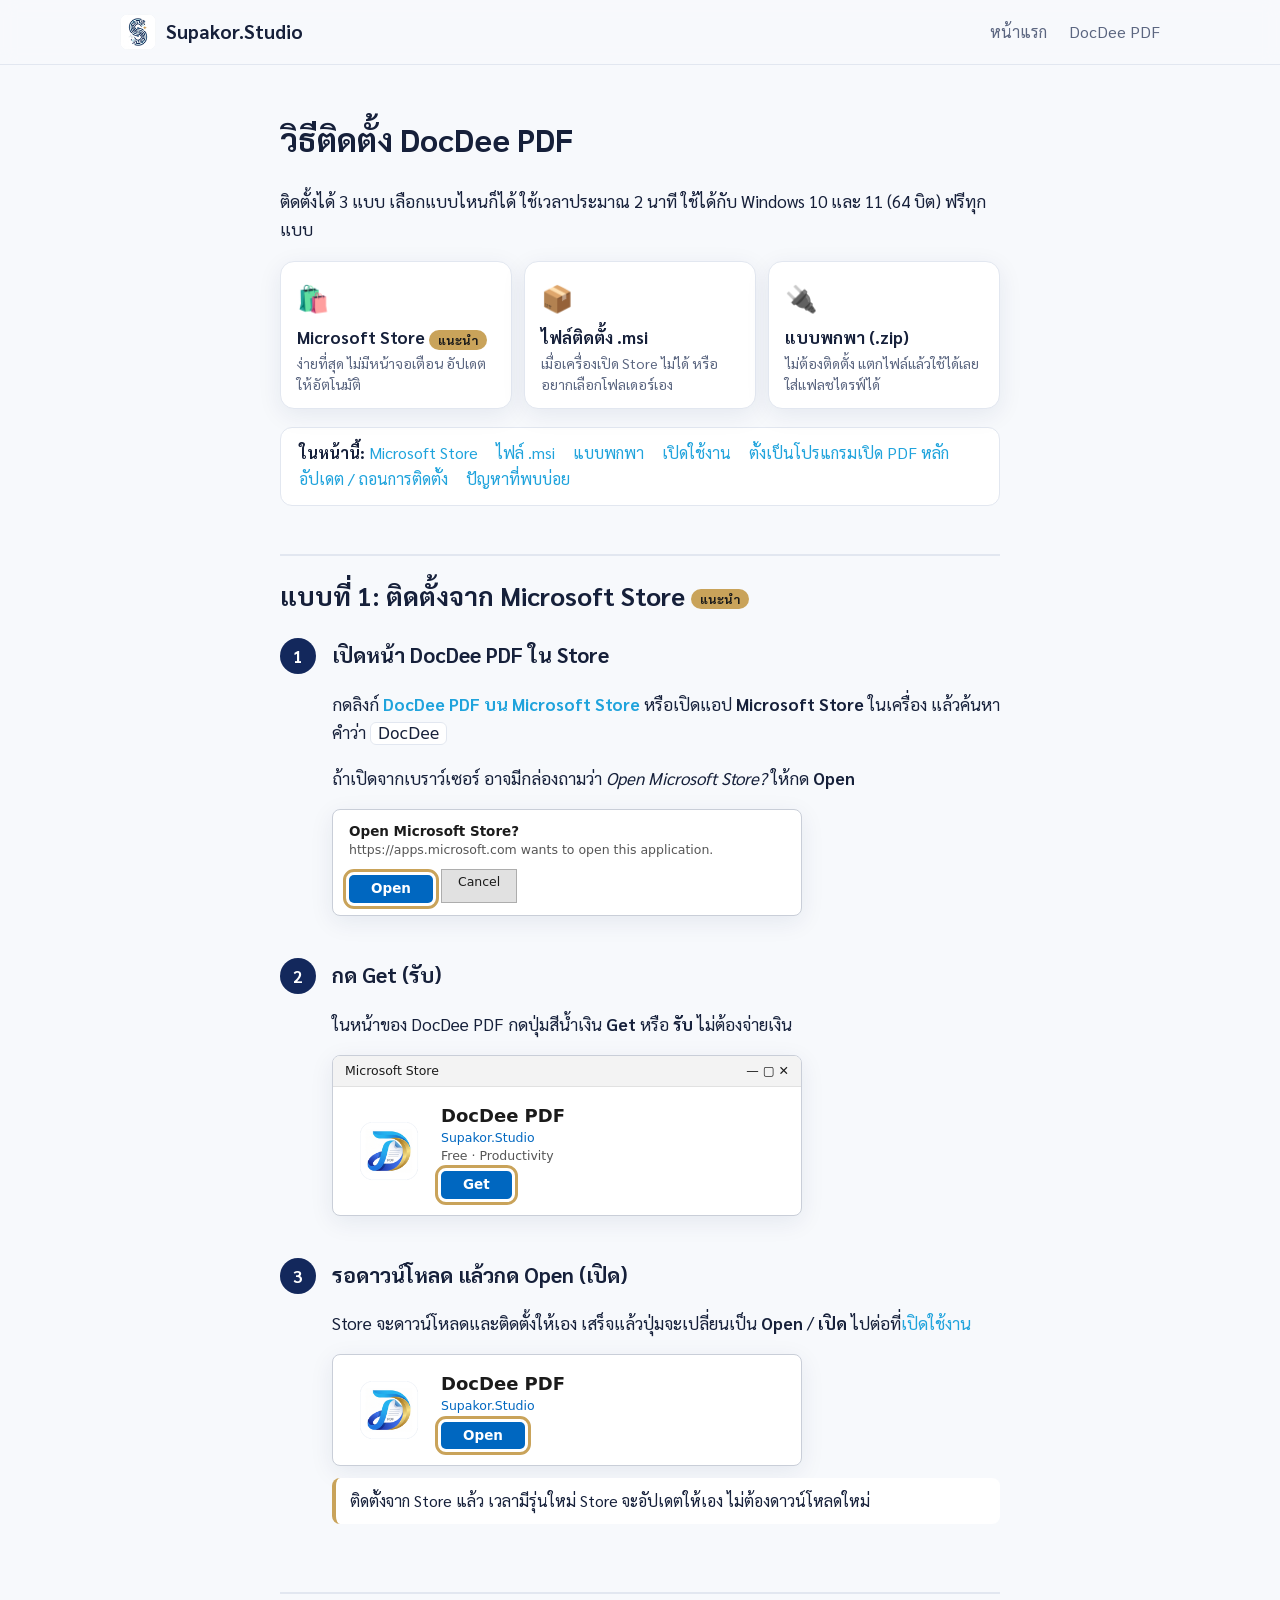
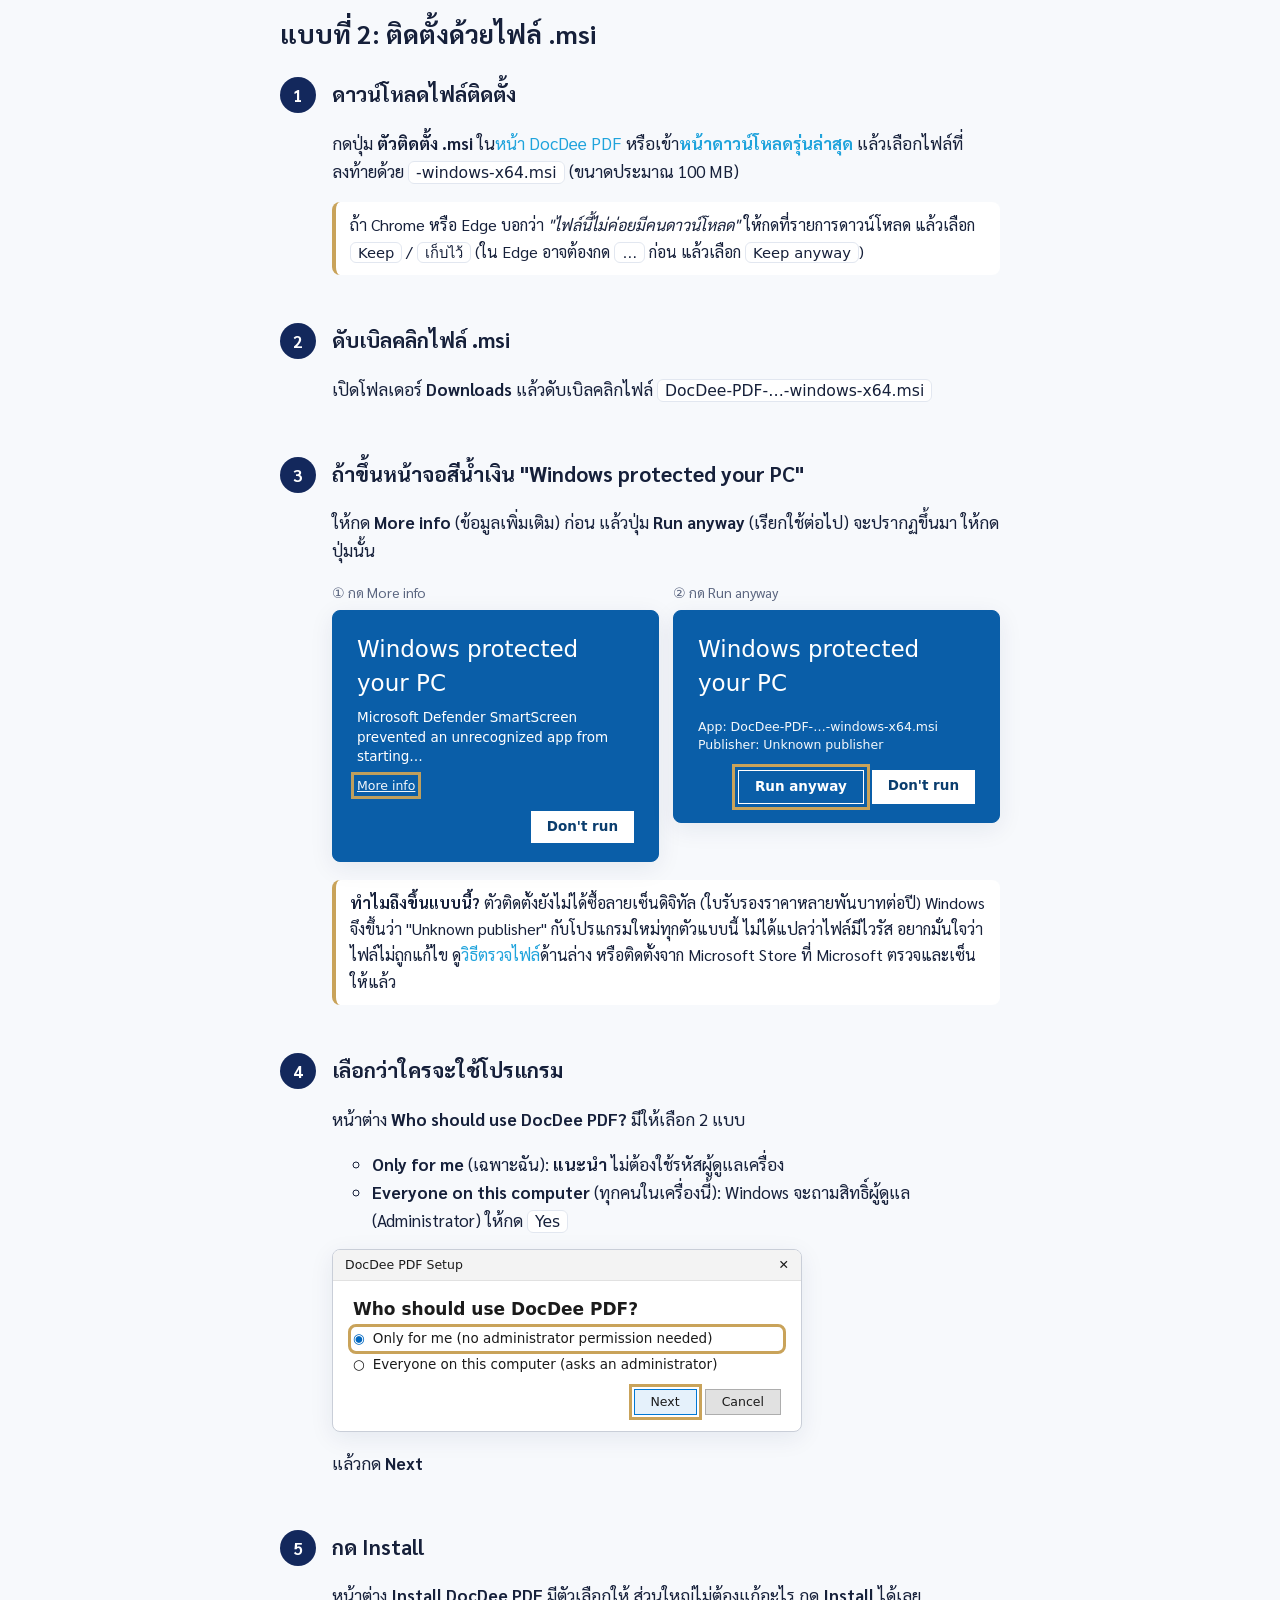
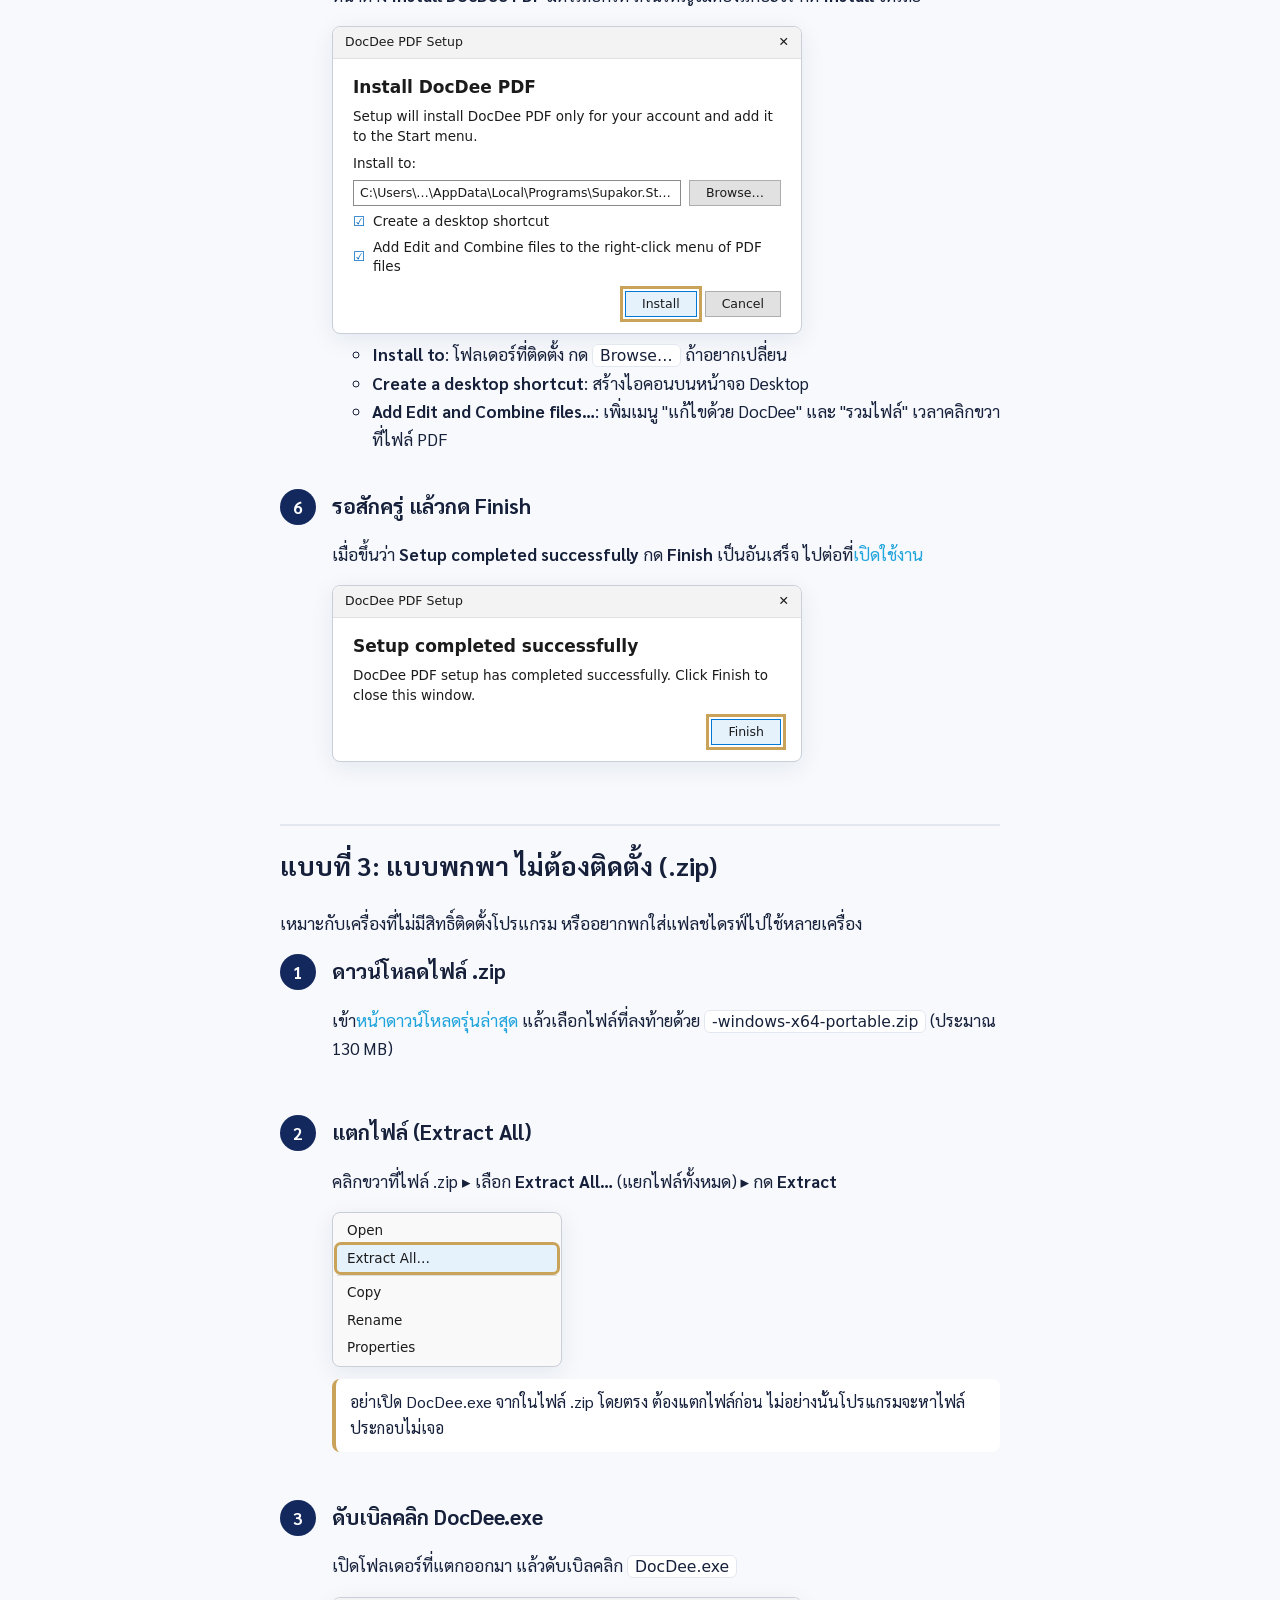
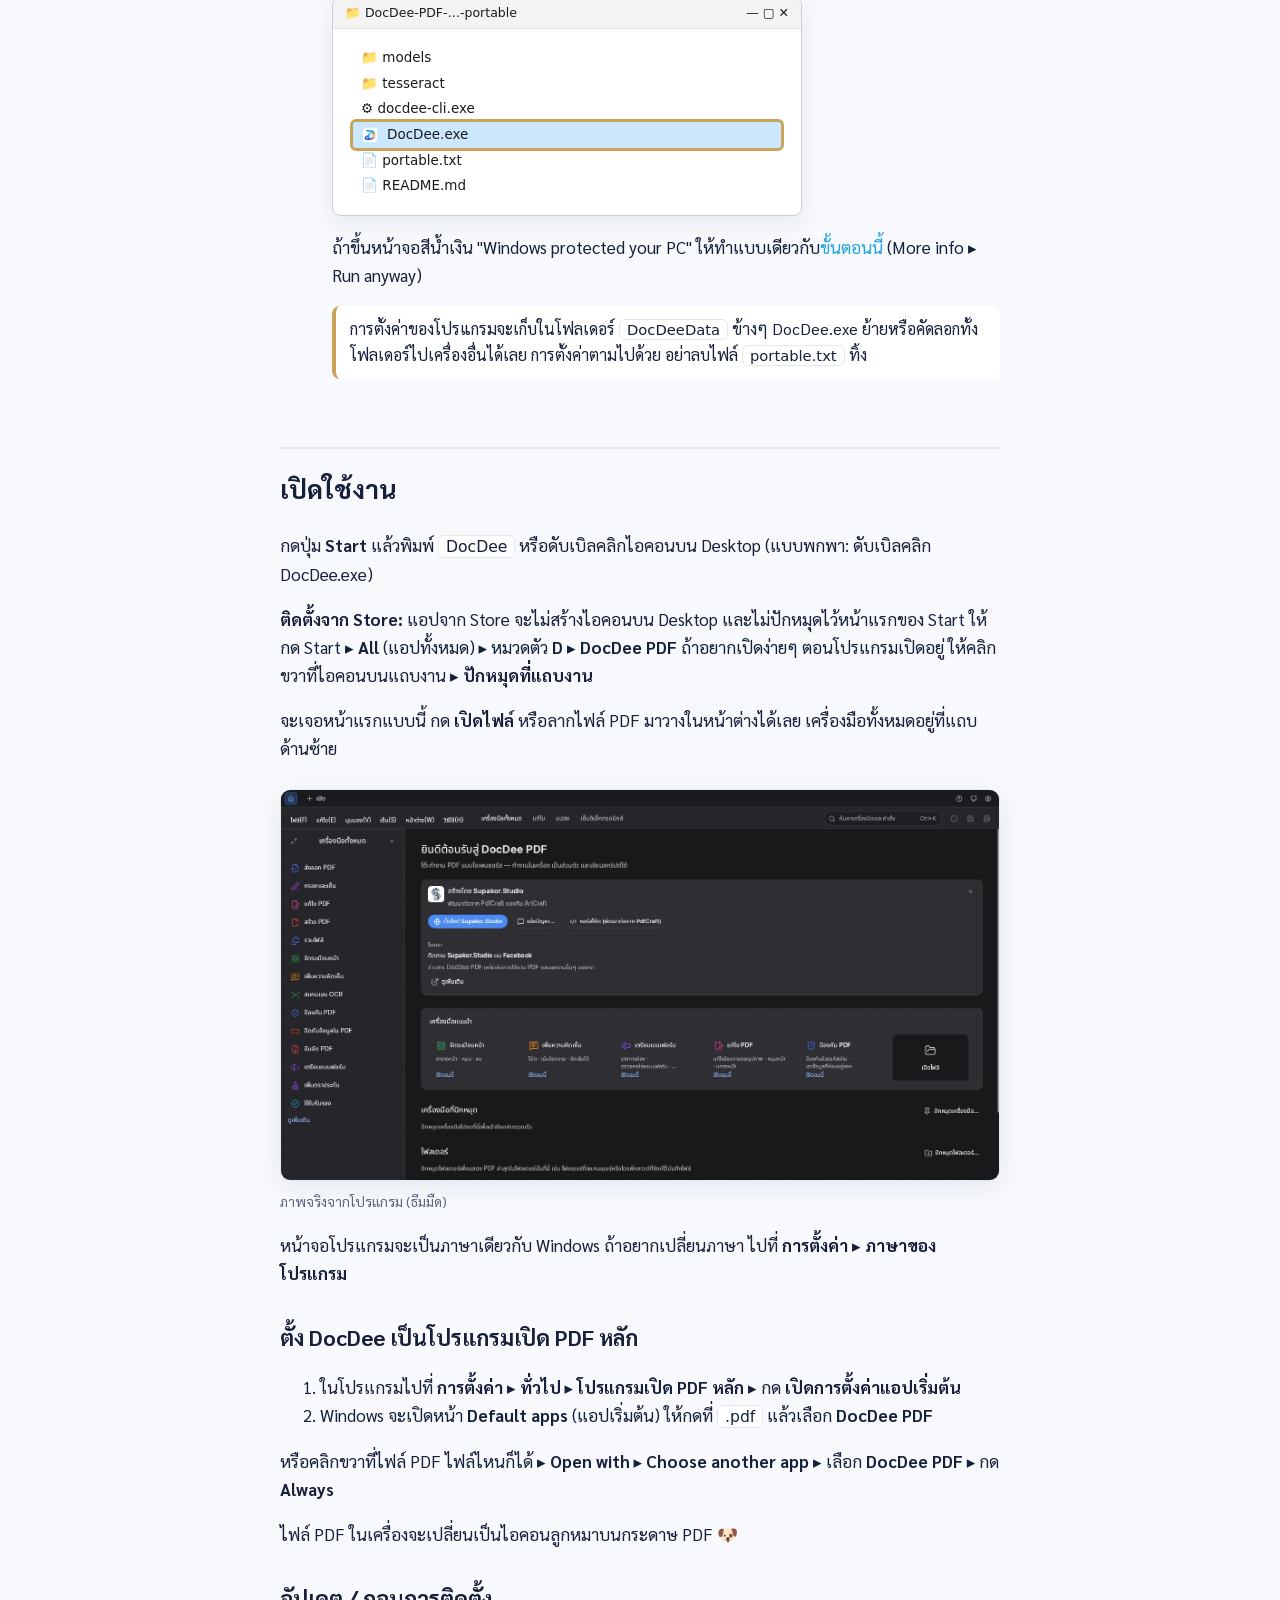
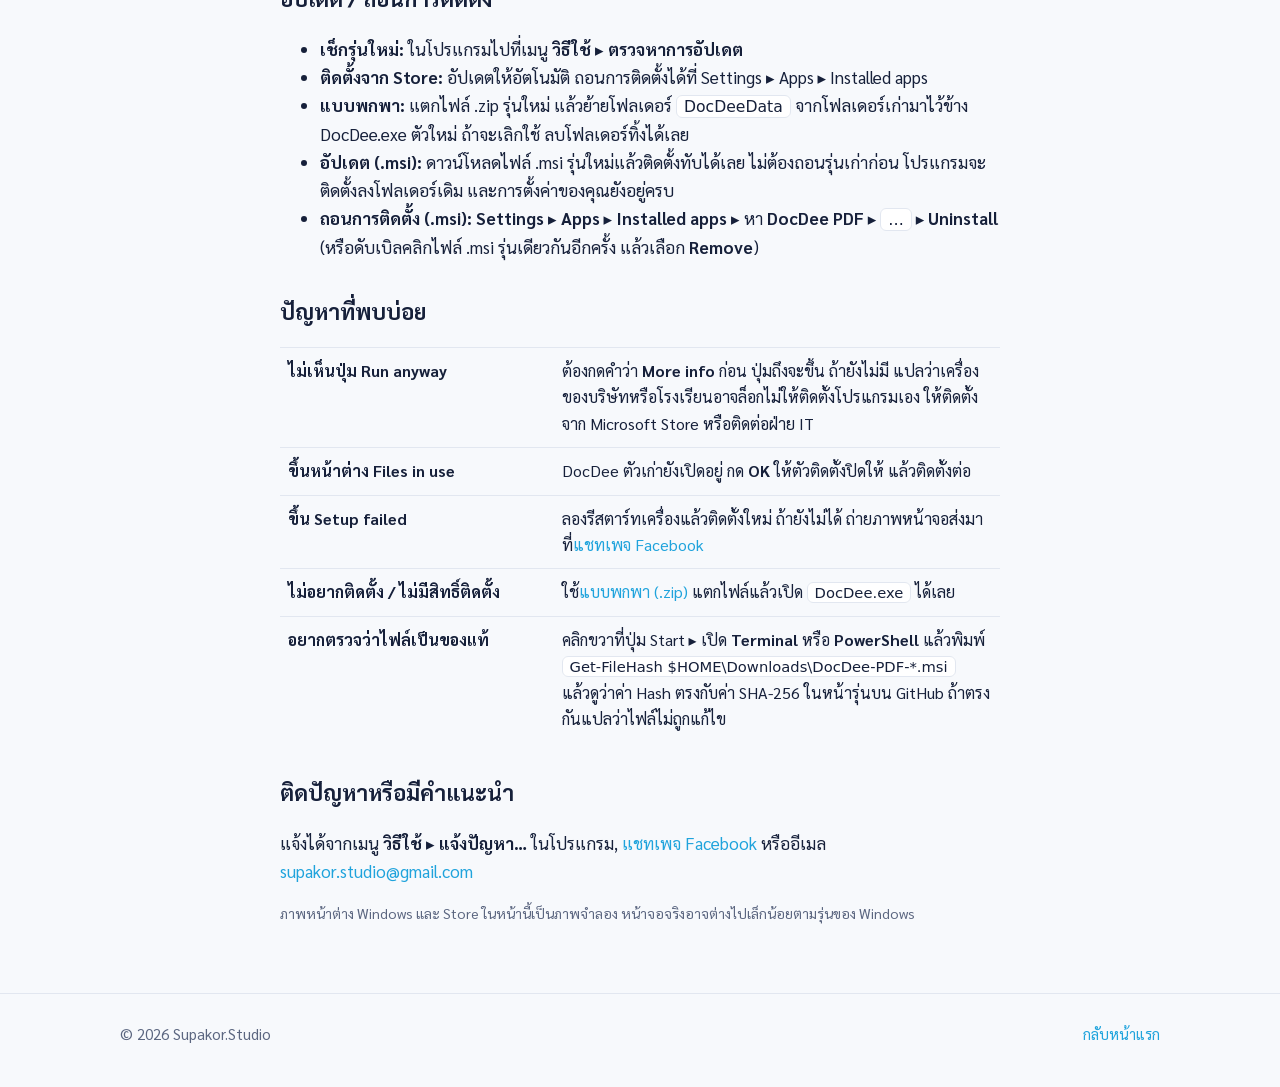
==== commit 9ce32b02: "DocDee 0.21.2 download link; install guide: Store apps live in Start's All apps (pin to taskbar), no" ====
--- a/install-docdee.html
+++ b/install-docdee.html
@@ -303,6 +303,9 @@
 
     <h2 class="method" id="open">เปิดใช้งาน</h2>
     <p>กดปุ่ม <strong>Start</strong> แล้วพิมพ์ <span class="ui">DocDee</span> หรือดับเบิลคลิกไอคอนบน Desktop (แบบพกพา: ดับเบิลคลิก DocDee.exe)</p>
+    <p><strong>ติดตั้งจาก Store:</strong> แอปจาก Store จะไม่สร้างไอคอนบน Desktop และไม่ปักหมุดไว้หน้าแรกของ Start
+      ให้กด Start ▸ <strong>All</strong> (แอปทั้งหมด) ▸ หมวดตัว <strong>D</strong> ▸ <strong>DocDee PDF</strong>
+      ถ้าอยากเปิดง่ายๆ ตอนโปรแกรมเปิดอยู่ ให้คลิกขวาที่ไอคอนบนแถบงาน ▸ <strong>ปักหมุดที่แถบงาน</strong></p>
     <p>จะเจอหน้าแรกแบบนี้ กด <strong>เปิดไฟล์</strong> หรือลากไฟล์ PDF มาวางในหน้าต่างได้เลย เครื่องมือทั้งหมดอยู่ที่แถบด้านซ้าย</p>
     <img class="shot" src="assets/docdee-home.jpg" width="1584" height="861" loading="lazy"
       alt="หน้าแรกของ DocDee PDF: แถบเครื่องมือด้านซ้าย เช่น ส่งออก PDF กรอกและเซ็น แก้ไข PDF รวมไฟล์ สแกนและ OCR และเครื่องมือแนะนำตรงกลาง">
@@ -311,8 +314,7 @@
 
     <h2 id="default">ตั้ง DocDee เป็นโปรแกรมเปิด PDF หลัก</h2>
     <ol>
-      <li>ครั้งแรกที่เปิด DocDee โปรแกรมจะถามว่า <strong>ตั้ง DocDee เป็นแอป PDF เริ่มต้นหรือไม่?</strong> ตอบตกลงได้เลย
-        หรือตั้งเองภายหลังที่ <strong>การตั้งค่า</strong> ▸ <strong>ทั่วไป</strong> ▸ <strong>โปรแกรมเปิด PDF หลัก</strong> ▸ กด <strong>เปิดการตั้งค่าแอปเริ่มต้น</strong></li>
+      <li>ในโปรแกรมไปที่ <strong>การตั้งค่า</strong> ▸ <strong>ทั่วไป</strong> ▸ <strong>โปรแกรมเปิด PDF หลัก</strong> ▸ กด <strong>เปิดการตั้งค่าแอปเริ่มต้น</strong></li>
       <li>Windows จะเปิดหน้า <strong>Default apps</strong> (แอปเริ่มต้น) ให้กดที่ <span class="ui">.pdf</span> แล้วเลือก <strong>DocDee PDF</strong></li>
     </ol>
     <p>หรือคลิกขวาที่ไฟล์ PDF ไฟล์ไหนก็ได้ ▸ <strong>Open with</strong> ▸ <strong>Choose another app</strong> ▸ เลือก <strong>DocDee PDF</strong> ▸ กด <strong>Always</strong></p>
